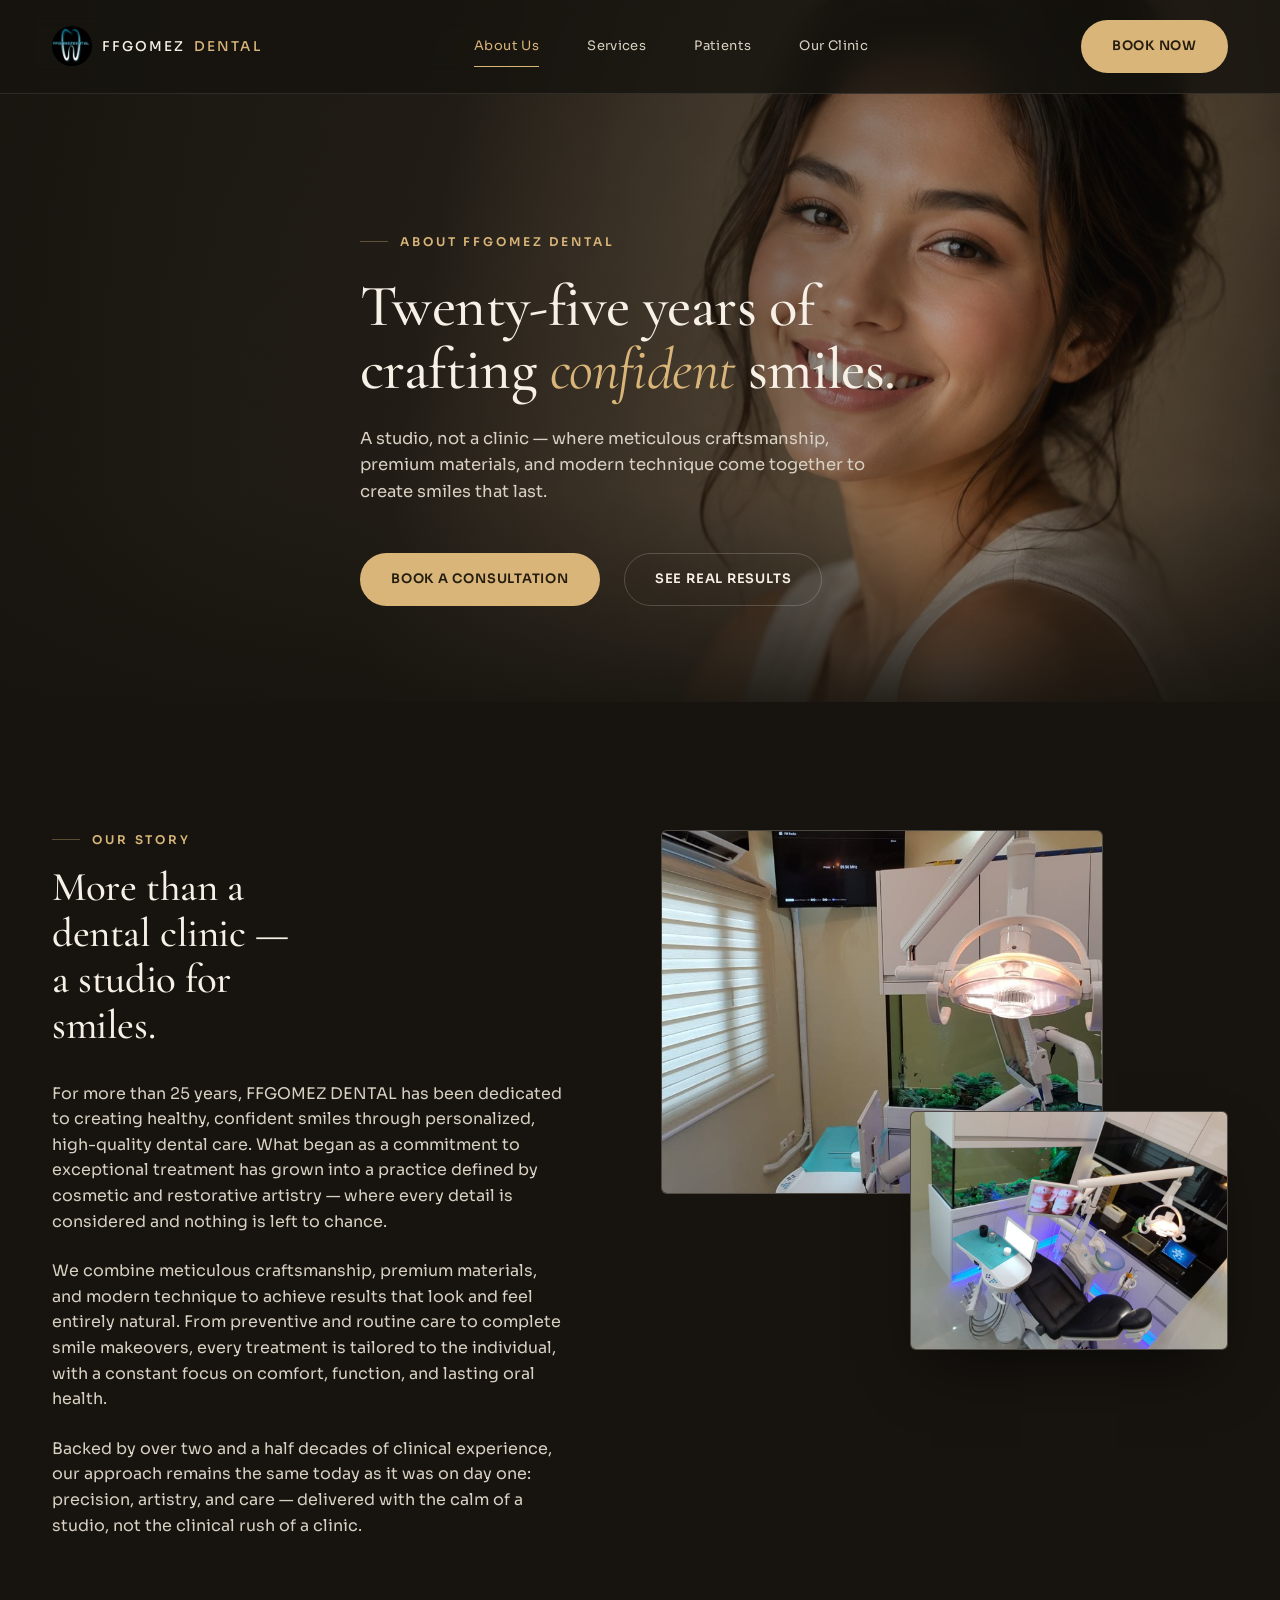
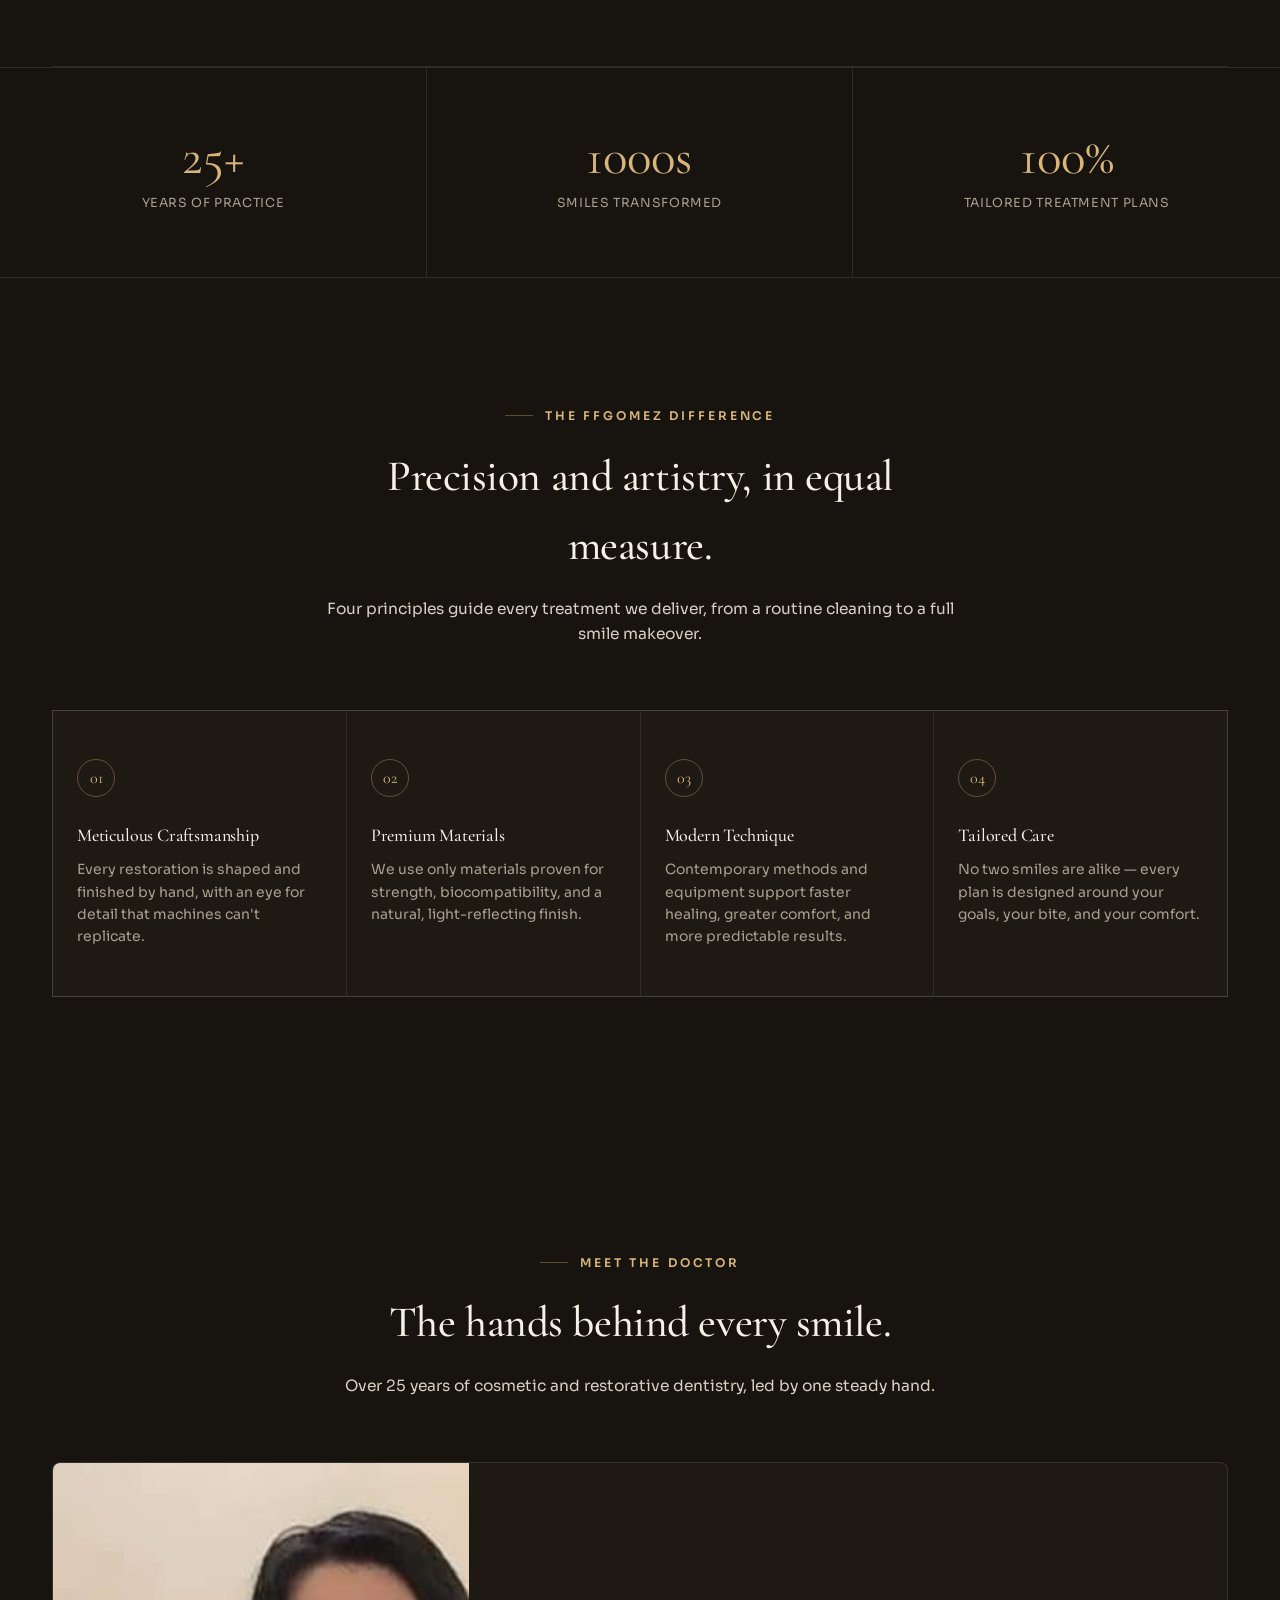
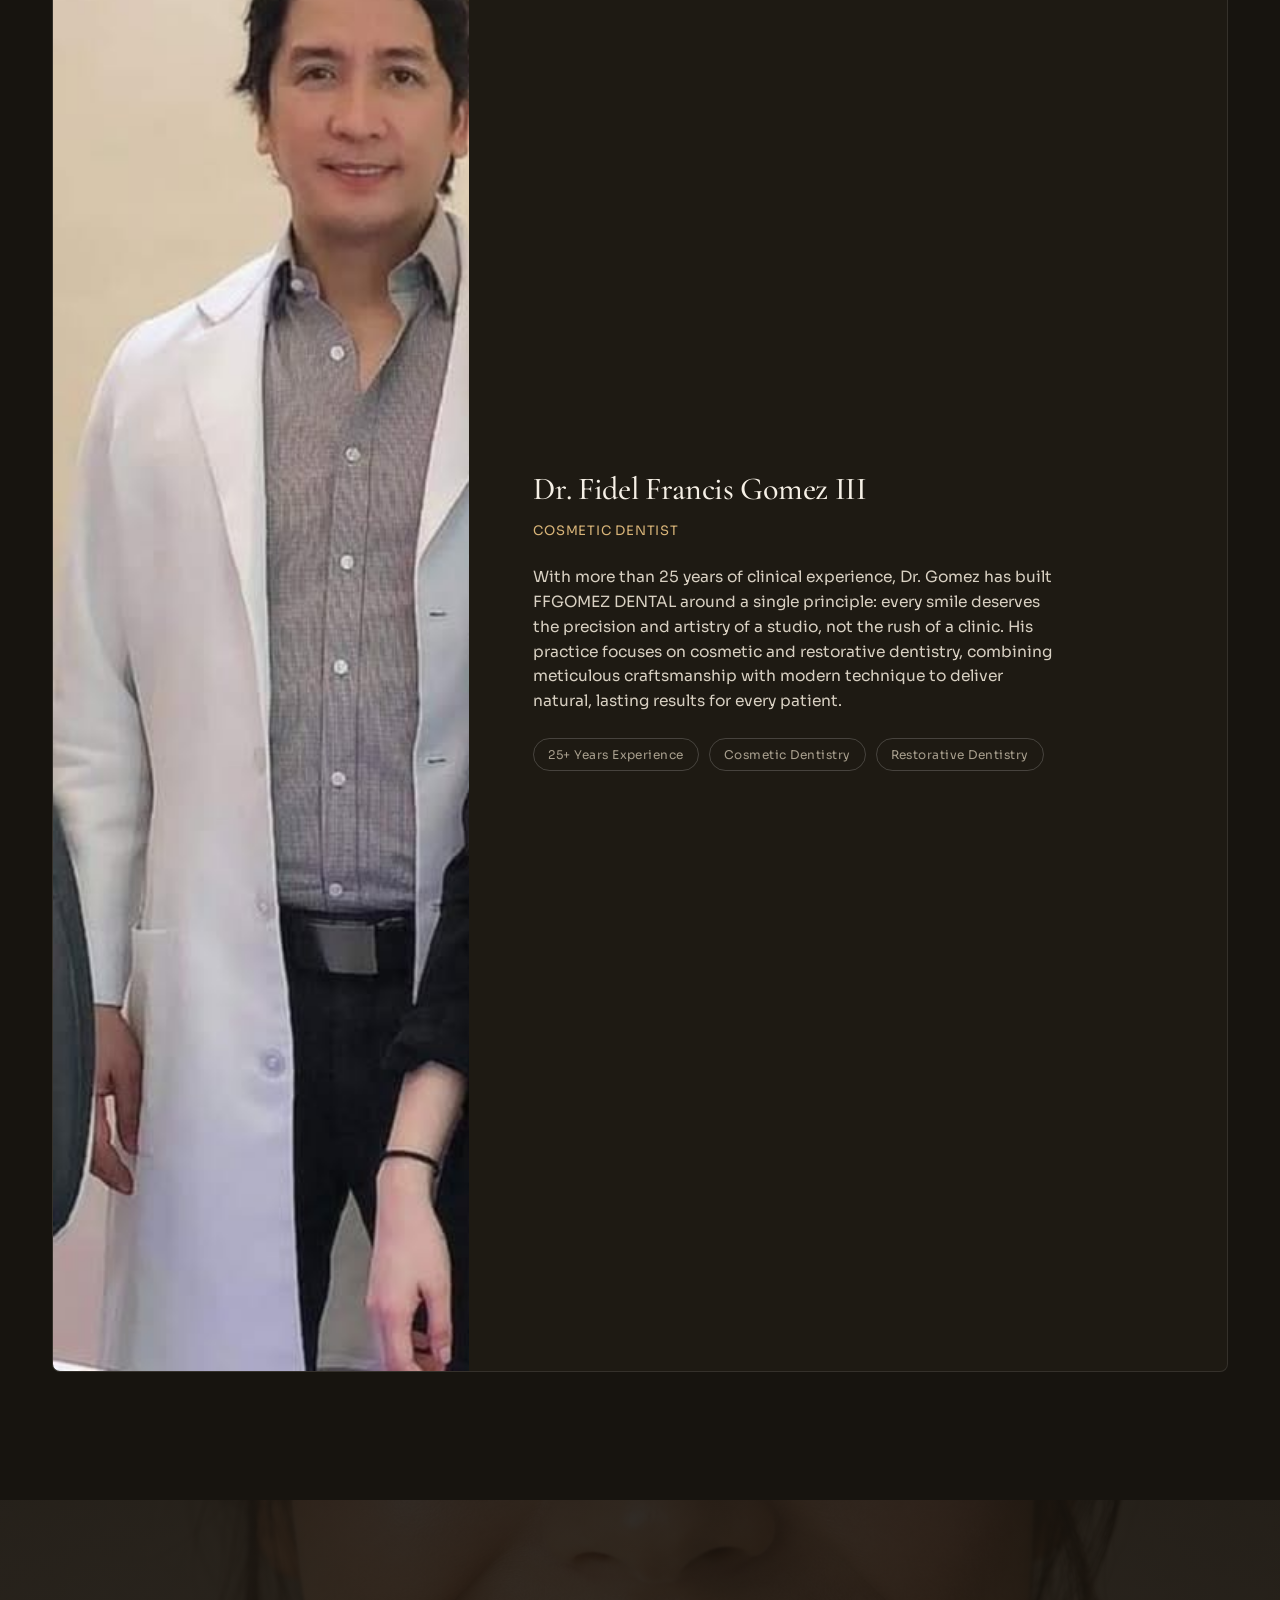
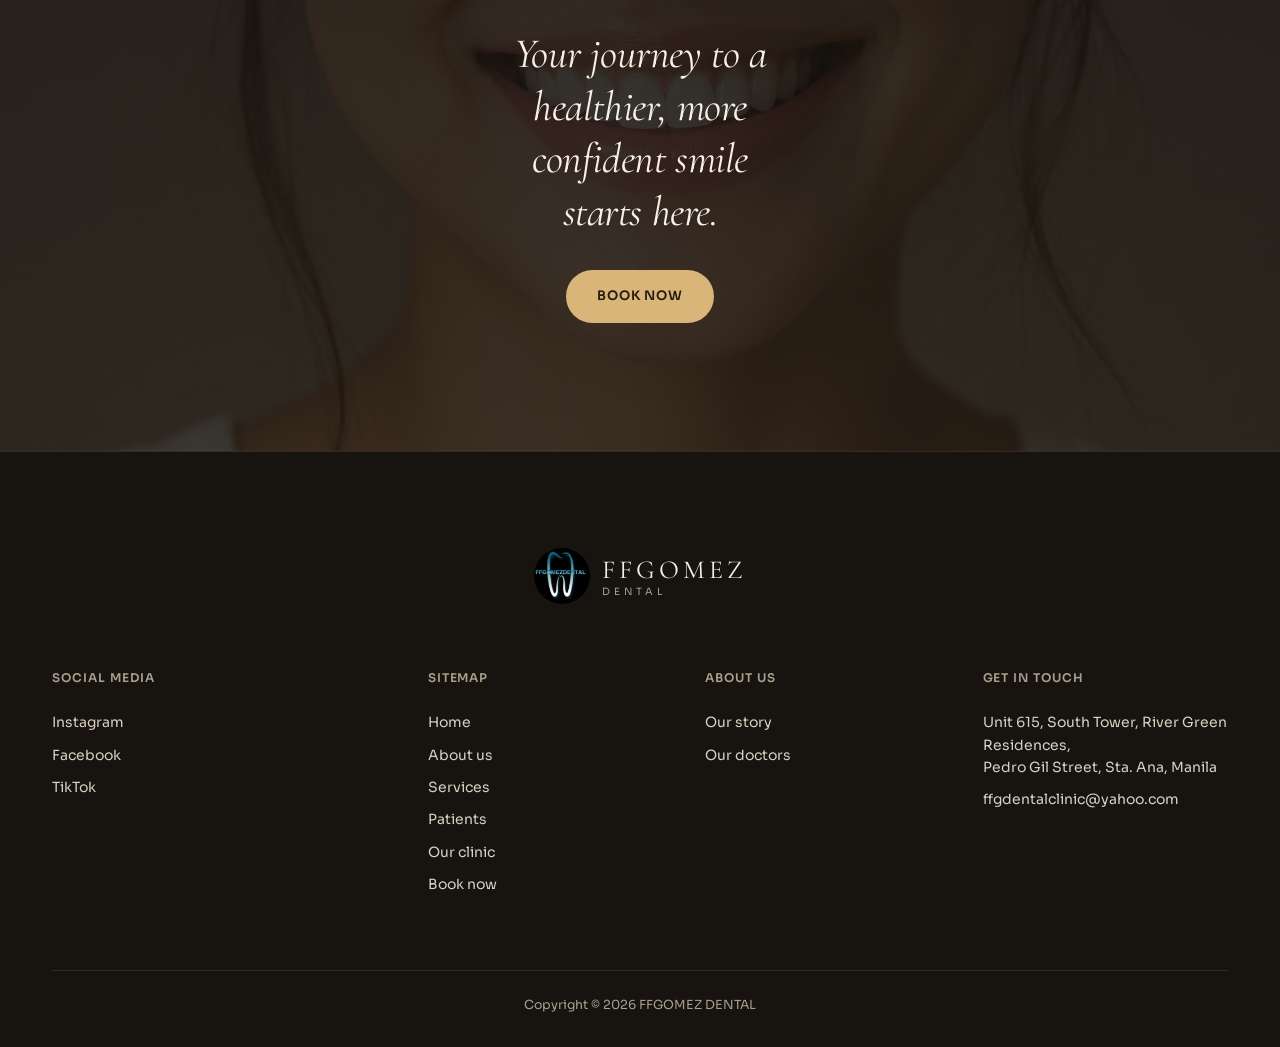
==== about-us.html @ 07274a22 "Add files via upload" ====
<!DOCTYPE html>
<html lang="en">
<head>
<meta charset="UTF-8">
<meta name="viewport" content="width=device-width, initial-scale=1.0">
<title>About Us — FFGOMEZ DENTAL</title>
<link rel="icon" type="image/png" href="[data-uri]">
<link rel="preconnect" href="https://fonts.googleapis.com">
<link rel="preconnect" href="https://fonts.gstatic.com" crossorigin>
<link href="https://fonts.googleapis.com/css2?family=Sora:wght@300;400;500;600;700&family=Cormorant+Garamond:ital,wght@1,400;1,500;1,600&display=swap" rel="stylesheet">
<style>
  :root{
    --bg:            #17140f;
    --bg-panel:      #1e1a13;
    --bg-panel-2:    #241f17;
    --line:          rgba(255,255,255,0.10);
    --line-strong:   rgba(255,255,255,0.18);
    --ink:           #f6f0e6;
    --ink-soft:      #d8d0c2;
    --ink-mute:      #a89f8e;
    --gold:          #d9b579;
    --gold-soft:     rgba(217,181,121,0.14);
    --gold-line:     rgba(217,181,121,0.35);

    --serif: "Cormorant Garamond", serif;
    --sans:  "Sora", ui-sans-serif, system-ui, -apple-system, "Segoe UI", sans-serif;

    --sp-1: 8px;  --sp-2: 16px; --sp-3: 24px; --sp-4: 32px;
    --sp-5: 48px; --sp-6: 64px; --sp-7: 96px; --sp-8: 128px;
  }

  *{ margin:0; padding:0; box-sizing:border-box; }
  html{ scroll-behavior:smooth; }
  body{
    background:var(--bg);
    color:var(--ink);
    font-family:var(--sans);
    font-weight:400;
    line-height:1.6;
    -webkit-font-smoothing:antialiased;
    overflow-x:hidden;
  }
  img{ display:block; max-width:100%; }
  a{ color:inherit; text-decoration:none; }
  .wrap{ max-width:1240px; margin:0 auto; padding:0 var(--sp-4); }
  @media (max-width:700px){ .wrap{ padding:0 var(--sp-3); } }

  .eyebrow{
    font-family:var(--sans);
    font-size:12px;
    letter-spacing:0.24em;
    text-transform:uppercase;
    color:var(--gold);
    font-weight:600;
    display:flex; align-items:center; gap:12px;
  }
  .eyebrow::before{
    content:"";
    width:28px; height:1px;
    background:var(--gold-line);
    display:inline-block;
  }

  h1,h2,h3{ font-family:var(--serif); font-weight:500; letter-spacing:-0.01em; color:var(--ink); }

  .btn{
    display:inline-flex; align-items:center; gap:8px;
    padding:15px 30px;
    border-radius:999px;
    font-size:13px; font-weight:600;
    letter-spacing:0.06em; text-transform:uppercase;
    transition:transform .35s cubic-bezier(.2,.8,.2,1), background .35s, color .35s, border-color .35s;
    border:1px solid transparent;
    cursor:pointer;
  }
  .btn-gold{ background:var(--gold); color:#241c0f; }
  .btn-gold:hover{ transform:translateY(-2px); background:#e0b06c; }
  .btn-ghost{ border-color:var(--line-strong); color:var(--ink); background:transparent; }
  .btn-ghost:hover{ border-color:var(--gold-line); color:var(--gold); transform:translateY(-2px); }

  /* ---------- NAV ---------- */
  header{
    position:fixed; top:0; left:0; right:0; z-index:100;
    background:rgba(23,20,15,0.82);
    backdrop-filter:blur(14px);
    -webkit-backdrop-filter:blur(14px);
    border-bottom:1px solid var(--line);
    transition:background .3s;
  }
  nav{
    display:flex; align-items:center; justify-content:space-between;
    padding:20px var(--sp-4);
    max-width:1240px; margin:0 auto;
  }
  .logo{
    font-size:13.5px; letter-spacing:0.15em;
    font-weight:500; color:var(--ink);
    display:flex; align-items:center; gap:0.6rem;
    line-height:1;
  }
  .logo span{ color:var(--gold); }
  .logo img{ height:40px; width:40px; border-radius:9999px; object-fit:cover; display:block; flex:none; }
  .foot-logo{ display:flex; align-items:center; justify-content:center; gap:0.75rem; line-height:1; width:fit-content; margin:0 auto var(--sp-6); }
  .foot-logo img{ height:56px; width:56px; border-radius:9999px; object-fit:cover; display:block; flex:none; }
  .foot-logo-text{ line-height:1.2; }
  .foot-logo-main{ font-family:var(--serif); font-size:26px; font-weight:400; letter-spacing:0.15em; color:var(--ink); }
  .foot-logo-sub{ font-size:10px; letter-spacing:0.4em; color:var(--ink-mute); }
  .nav-links{ display:flex; align-items:center; gap:var(--sp-5); }
  .nav-links a{
    font-size:13px; letter-spacing:0.03em; color:var(--ink-soft);
    transition:color .25s; position:relative; padding:4px 0;
  }
  .nav-links a:hover{ color:var(--ink); }
  .nav-links a.current{ color:var(--gold); }
  .nav-links a.current::after{
    content:""; position:absolute; left:0; right:0; bottom:-6px; height:1px; background:var(--gold);
  }
  .nav-cta{ display:flex; align-items:center; gap:var(--sp-4); }
  .burger{ display:none; flex-direction:column; gap:5px; cursor:pointer; background:none; border:none; }
  .burger span{ width:22px; height:1px; background:var(--ink); }
  @media (max-width:900px){
    .nav-links{
      position:fixed; top:73px; left:0; right:0; bottom:0;
      background:var(--bg); flex-direction:column; justify-content:flex-start;
      padding:var(--sp-6) var(--sp-4); gap:var(--sp-4);
      transform:translateX(100%); transition:transform .4s cubic-bezier(.2,.8,.2,1);
    }
    .nav-links.open{ transform:translateX(0); }
    .nav-links a{ font-size:20px; font-family:var(--serif); }
    .burger{ display:flex; }
    .nav-cta .btn-gold{ padding:11px 20px; font-size:12px; }
  }

  /* ---------- HERO ---------- */
  .hero{
    position:relative; min-height:78vh; display:flex; align-items:flex-end;
    padding:calc(var(--sp-7) + 90px) 0 var(--sp-7);
    overflow:hidden;
  }
  .hero-bg{
    position:absolute; inset:0; z-index:0;
    background-image:
      linear-gradient(100deg, rgba(23,20,15,0.98) 0%, rgba(23,20,15,0.92) 34%, rgba(23,20,15,0.55) 58%, rgba(23,20,15,0.2) 75%, rgba(23,20,15,0.55) 100%),
      linear-gradient(0deg, rgba(23,20,15,0.9) 0%, rgba(23,20,15,0.05) 30%, rgba(23,20,15,0) 55%),
      url('[data-uri]');
    background-size:cover, cover, cover;
    background-position:center, center, 88% 20%;
  }
  .hero-inner{ position:relative; z-index:1; }
  .hero .eyebrow{ margin-bottom:var(--sp-3); }
  .hero h1{
    font-size:clamp(34px, 4.6vw, 60px);
    line-height:1.08;
    max-width:560px;
  }
  .hero h1 em{ font-style:italic; color:var(--gold); font-weight:400; }
  .hero p{
    margin-top:var(--sp-3);
    max-width:520px;
    color:var(--ink-soft);
    font-size:16.5px;
  }
  .hero-actions{ display:flex; gap:var(--sp-3); margin-top:var(--sp-5); flex-wrap:wrap; }

  /* ---------- SECTION SPACING ---------- */
  section{ padding:var(--sp-8) 0; position:relative; }
  .divider{ height:1px; background:var(--line); }

  /* ---------- STORY ---------- */
  .story-grid{
    display:grid; grid-template-columns:0.95fr 1.05fr; gap:var(--sp-7); align-items:start;
  }
  .story-grid h2{ font-size:clamp(28px, 3.2vw, 42px); line-height:1.12; margin:var(--sp-2) 0 var(--sp-4); max-width:12ch; }
  .story-text p{ color:var(--ink-soft); font-size:16px; margin-bottom:var(--sp-3); max-width:52ch; }
  .story-text p:last-child{ margin-bottom:0; }

  .story-photos{ position:relative; height:520px; }
  .photo-a, .photo-b{
    position:absolute; border-radius:6px; overflow:hidden;
    border:1px solid var(--line-strong);
    background:linear-gradient(150deg, #2c2419, #221c16 60%);
  }
  .photo-a{ width:78%; height:70%; top:0; left:0; }
  .photo-b{ width:56%; height:46%; bottom:0; right:0; box-shadow:0 30px 60px -20px rgba(0,0,0,0.6); }
  .photo-placeholder{
    width:100%; height:100%; display:flex; align-items:center; justify-content:center;
    flex-direction:column; gap:8px; color:var(--ink-mute);
  }
  .photo-placeholder svg{ width:34px; height:34px; opacity:.5; }
  .photo-placeholder span{ font-size:11px; letter-spacing:0.08em; text-transform:uppercase; }

  @media (max-width:900px){
    .story-grid{ grid-template-columns:1fr; gap:var(--sp-5); }
    .story-photos{ height:400px; order:-1; }
  }

  /* ---------- STATS ---------- */
  .stats{
    display:grid; grid-template-columns:repeat(3,1fr);
    border-top:1px solid var(--line); border-bottom:1px solid var(--line);
  }
  .stat{
    padding:var(--sp-6) var(--sp-4);
    border-right:1px solid var(--line);
    text-align:center;
  }
  .stat:last-child{ border-right:none; }
  .stat .num{
    font-family:var(--serif); font-size:clamp(34px,4vw,52px); color:var(--gold); line-height:1;
  }
  .stat .label{
    margin-top:10px; font-size:12.5px; letter-spacing:0.05em; color:var(--ink-mute); text-transform:uppercase;
  }
  @media (max-width:700px){
    .stats{ grid-template-columns:1fr; }
    .stat{ border-right:none; border-bottom:1px solid var(--line); }
    .stat:last-child{ border-bottom:none; }
  }

  /* ---------- DIFFERENCE / VALUES ---------- */
  .section-head{ text-align:center; max-width:640px; margin:0 auto var(--sp-6); }
  .section-head h2{ font-size:clamp(28px,3.4vw,44px); margin-top:var(--sp-2); }
  .section-head p{ color:var(--ink-soft); margin-top:var(--sp-2); font-size:15.5px; }

  .values-grid{
    display:grid; grid-template-columns:repeat(4,1fr); gap:1px;
    background:var(--line); border:1px solid var(--line);
  }
  .value-card{
    background:var(--bg-panel); padding:var(--sp-5) var(--sp-3);
  }
  .value-card .mark{
    width:38px; height:38px; border-radius:50%;
    border:1px solid var(--gold-line); color:var(--gold);
    display:flex; align-items:center; justify-content:center;
    font-family:var(--serif); font-size:16px; margin-bottom:var(--sp-3);
  }
  .value-card h3{ font-size:18px; font-weight:500; margin-bottom:8px; }
  .value-card p{ color:var(--ink-mute); font-size:14px; }
  @media (max-width:900px){ .values-grid{ grid-template-columns:1fr 1fr; } }
  @media (max-width:560px){ .values-grid{ grid-template-columns:1fr; } }

  /* ---------- TEAM ---------- */
  .team-single{
    display:grid; grid-template-columns:0.6fr 1fr; gap:var(--sp-6); align-items:stretch;
    background:var(--bg-panel); border:1px solid var(--line); border-radius:8px; overflow:hidden;
  }
  .team-photo{
    min-height:480px;
    background:linear-gradient(150deg, #2c2419, #221c16 65%);
    display:flex; align-items:center; justify-content:center; color:var(--ink-mute);
  }
  .team-photo img{ width:100%; height:100%; object-fit:cover; object-position:top center; }
  .team-body{ padding:var(--sp-5) var(--sp-6) var(--sp-5) 0; display:flex; flex-direction:column; justify-content:center; }
  .team-body h3{ font-size:clamp(24px,2.6vw,32px); margin-bottom:6px; }
  .team-role{ color:var(--gold); font-size:13px; letter-spacing:0.06em; text-transform:uppercase; margin-bottom:var(--sp-3); }
  .team-body p{ color:var(--ink-soft); font-size:15.5px; max-width:44ch; }
  .team-tags{ display:flex; gap:10px; flex-wrap:wrap; margin-top:var(--sp-3); }
  .team-tag{
    font-size:12px; letter-spacing:0.04em; color:var(--ink-mute);
    border:1px solid var(--line-strong); border-radius:999px; padding:6px 14px;
  }
  @media (max-width:800px){
    .team-single{ grid-template-columns:1fr; }
    .team-photo{ min-height:340px; }
    .team-body{ padding:var(--sp-4); }
  }

  /* ---------- CTA BANNER ---------- */
  .cta-banner{
    position:relative; padding:var(--sp-8) 0; text-align:center; overflow:hidden;
  }
  .cta-bg{
    position:absolute; inset:0; z-index:0;
    background-image:
      linear-gradient(180deg, rgba(23,20,15,0.88), rgba(23,20,15,0.82)),
      url('[data-uri]');
    background-size:cover;
    background-position:center 30%;
  }
  .cta-banner .inner{ position:relative; z-index:1; }
  .cta-banner h2{
    font-style:italic; font-weight:400;
    font-size:clamp(26px, 3.6vw, 42px);
    max-width:16ch; margin:0 auto var(--sp-4);
    line-height:1.25;
  }

  /* ---------- FOOTER ---------- */
  footer{ padding:var(--sp-7) 0 var(--sp-4); border-top:1px solid var(--line); }
  .foot-grid{ display:grid; grid-template-columns:1.4fr repeat(3,1fr); gap:var(--sp-4); padding-bottom:var(--sp-6); }
  .foot-col h4{ font-size:12px; letter-spacing:0.08em; text-transform:uppercase; color:var(--ink-mute); margin-bottom:var(--sp-3); font-weight:600; }
  .foot-col a, .foot-col p{ display:block; font-size:14px; color:var(--ink-soft); margin-bottom:10px; }
  .foot-col a:hover{ color:var(--gold); }
  .foot-bottom{
    border-top:1px solid var(--line); padding-top:var(--sp-3);
    display:flex; justify-content:center; text-align:center; color:var(--ink-mute); font-size:12.5px;
  }
  @media (max-width:800px){ .foot-grid{ grid-template-columns:1fr 1fr; } }
  @media (max-width:500px){ .foot-grid{ grid-template-columns:1fr; } }

  /* ---------- REVEAL ---------- */
  .reveal{ opacity:0; transform:translateY(22px); transition:opacity .8s ease, transform .8s cubic-bezier(.2,.8,.2,1); }
  .reveal.in{ opacity:1; transform:translateY(0); }

  @media (prefers-reduced-motion:reduce){
    .reveal{ opacity:1; transform:none; transition:none; }
    html{ scroll-behavior:auto; }
  }
</style>
<style>

/* ===== KLIVR AI MOBILE RESPONSIVE PASS — 2026-07-19 ===== */
html, body { width:100%; max-width:100%; overflow-x:hidden; }
img, video, iframe, svg { max-width:100%; }
button, a { -webkit-tap-highlight-color: transparent; }
@media (max-width: 767px) {
  body { font-size:15px; }
  .wrap { width:100% !important; max-width:100% !important; padding-left:20px !important; padding-right:20px !important; }
  section { scroll-margin-top:72px; }
  h1 { overflow-wrap:anywhere; }
  .btn, .pill-gold { min-height:46px; justify-content:center; text-align:center; }
  iframe { display:block; width:100% !important; }
}

@media (max-width: 900px) {
  header nav { min-height:72px !important; padding:14px 18px !important; gap:10px; }
  .logo { min-width:0; font-size:11px !important; letter-spacing:.08em !important; white-space:nowrap; }
  .logo img { width:38px !important; height:38px !important; flex-basis:38px !important; }
  .nav-cta { gap:10px !important; }
  .nav-cta .btn-gold { display:none !important; }
  .burger { display:flex !important; width:44px; height:44px; align-items:center; justify-content:center; padding:10px; }
  .nav-links { top:72px !important; height:calc(100svh - 72px); overflow:auto; z-index:110; padding:34px 22px !important; }
  .nav-links a { width:100%; padding:10px 0; }
}
@media (max-width: 767px) {
  .hero { min-height:82svh !important; padding:118px 0 58px !important; align-items:center !important; }
  .hero-bg { background-position:65% center !important; background-size:cover !important; }
  .hero-bg::after { content:""; position:absolute; inset:0; background:linear-gradient(90deg,rgba(23,20,15,.98) 0%,rgba(23,20,15,.85) 60%,rgba(23,20,15,.45) 100%); pointer-events:none; }
  .hero-inner { position:relative; z-index:2; width:100%; }
  .hero h1 { font-size:clamp(2.45rem,12vw,3.5rem) !important; line-height:1.02 !important; max-width:11ch !important; }
  .hero p { font-size:.95rem !important; line-height:1.65 !important; max-width:34rem !important; }
  .hero-actions { display:flex !important; flex-direction:column !important; align-items:stretch !important; gap:12px !important; width:100%; max-width:360px; }
  .hero-actions .btn { width:100%; }
  .eyebrow { font-size:10px !important; letter-spacing:.18em !important; }
  .story-grid, .services-grid, .values-grid, .info-grid { grid-template-columns:1fr !important; gap:24px !important; }
  .section, section:not(.hero):not(.cta-banner) { padding-top:64px; padding-bottom:64px; }
  .cta-banner { min-height:460px !important; padding:64px 20px !important; }
  .cta-banner h2 { font-size:2.2rem !important; line-height:1.1; }
  .map-frame { min-height:340px !important; aspect-ratio:1/1 !important; }
  footer { padding:62px 0 26px !important; }
  .foot-logo { margin-bottom:34px !important; max-width:100%; }
  .foot-logo img { width:48px !important; height:48px !important; }
  .foot-logo-main { font-size:1.35rem !important; letter-spacing:.09em !important; }
  .foot-logo-sub { font-size:.5rem !important; letter-spacing:.26em !important; }
  .foot-grid { grid-template-columns:1fr !important; gap:28px !important; padding-bottom:38px !important; }
  .foot-grid > * { min-width:0; }
  footer p, footer a { overflow-wrap:anywhere; }
}

</style>
</head>
<body>

<header id="siteHeader">
  <nav>
    <a href="index.html" class="logo"><img src="[data-uri]" alt="FFGOMEZ Dental">FFGOMEZ <span>DENTAL</span></a>
    <div class="nav-links" id="navLinks">
      <a href="about.html" class="current">About Us</a>
      <a href="services.html">Services</a>
      <a href="patients.html">Patients</a>
      <a href="our-clinic.html">Our Clinic</a>
    </div>
    <div class="nav-cta">
      <a href="#contact" class="btn btn-gold">Book Now</a>
      <button class="burger" id="burger" aria-label="Menu"><span></span><span></span><span></span></button>
    </div>
  </nav>
</header>

<!-- HERO -->
<section class="hero">
  <div class="hero-bg"></div>
  <div class="wrap hero-inner">
    <div class="eyebrow">ABOUT FFGOMEZ DENTAL</div>
    <h1>Twenty-five years of crafting <em>confident</em> smiles.</h1>
    <p>A studio, not a clinic — where meticulous craftsmanship, premium materials, and modern technique come together to create smiles that last.</p>
    <div class="hero-actions">
      <a href="#contact" class="btn btn-gold">Book a Consultation</a>
      <a href="patients.html" class="btn btn-ghost">See Real Results</a>
    </div>
  </div>
</section>

<!-- STORY -->
<section id="story">
  <div class="wrap story-grid">
    <div class="story-text reveal">
      <div class="eyebrow">OUR STORY</div>
      <h2>More than a dental clinic — a studio for smiles.</h2>
      <p>For more than 25 years, FFGOMEZ DENTAL has been dedicated to creating healthy, confident smiles through personalized, high-quality dental care. What began as a commitment to exceptional treatment has grown into a practice defined by cosmetic and restorative artistry — where every detail is considered and nothing is left to chance.</p>
      <p>We combine meticulous craftsmanship, premium materials, and modern technique to achieve results that look and feel entirely natural. From preventive and routine care to complete smile makeovers, every treatment is tailored to the individual, with a constant focus on comfort, function, and lasting oral health.</p>
      <p>Backed by over two and a half decades of clinical experience, our approach remains the same today as it was on day one: precision, artistry, and care — delivered with the calm of a studio, not the clinical rush of a clinic.</p>
    </div>
    <div class="story-photos reveal">
      <div class="photo-a">
        <img src="[data-uri]" alt="FFGOMEZ Dental treatment room" style="width:100%;height:100%;object-fit:cover;">
      </div>
      <div class="photo-b">
        <img src="[data-uri]" alt="FFGOMEZ Dental clinic interior" style="width:100%;height:100%;object-fit:cover;">
      </div>
    </div>
  </div>
</section>

<div class="wrap"><div class="divider"></div></div>

<!-- STATS -->
<section style="padding-top:0; padding-bottom:0;">
  <div class="stats reveal">
    <div class="stat">
      <div class="num">25+</div>
      <div class="label">Years of Practice</div>
    </div>
    <div class="stat">
      <div class="num">1000s</div>
      <div class="label">Smiles Transformed</div>
    </div>
    <div class="stat">
      <div class="num">100%</div>
      <div class="label">Tailored Treatment Plans</div>
    </div>
  </div>
</section>

<!-- THE DIFFERENCE -->
<section id="difference">
  <div class="wrap">
    <div class="section-head reveal">
      <div class="eyebrow" style="justify-content:center;">THE FFGOMEZ DIFFERENCE</div>
      <h2>Precision and artistry, in equal measure.</h2>
      <p>Four principles guide every treatment we deliver, from a routine cleaning to a full smile makeover.</p>
    </div>
    <div class="values-grid reveal">
      <div class="value-card">
        <div class="mark">01</div>
        <h3>Meticulous Craftsmanship</h3>
        <p>Every restoration is shaped and finished by hand, with an eye for detail that machines can't replicate.</p>
      </div>
      <div class="value-card">
        <div class="mark">02</div>
        <h3>Premium Materials</h3>
        <p>We use only materials proven for strength, biocompatibility, and a natural, light-reflecting finish.</p>
      </div>
      <div class="value-card">
        <div class="mark">03</div>
        <h3>Modern Technique</h3>
        <p>Contemporary methods and equipment support faster healing, greater comfort, and more predictable results.</p>
      </div>
      <div class="value-card">
        <div class="mark">04</div>
        <h3>Tailored Care</h3>
        <p>No two smiles are alike — every plan is designed around your goals, your bite, and your comfort.</p>
      </div>
    </div>
  </div>
</section>

<!-- TEAM -->
<section id="team">
  <div class="wrap">
    <div class="section-head reveal">
      <div class="eyebrow" style="justify-content:center;">MEET THE DOCTOR</div>
      <h2>The hands behind every smile.</h2>
      <p>Over 25 years of cosmetic and restorative dentistry, led by one steady hand.</p>
    </div>
    <div class="team-single reveal">
      <div class="team-photo">
        <img src="[data-uri]" alt="Dr. Fidel Francis Gomez III, Cosmetic Dentist at FFGOMEZ Dental">
      </div>
      <div class="team-body">
        <h3>Dr. Fidel Francis Gomez III</h3>
        <div class="team-role">Cosmetic Dentist</div>
        <p>With more than 25 years of clinical experience, Dr. Gomez has built FFGOMEZ DENTAL around a single principle: every smile deserves the precision and artistry of a studio, not the rush of a clinic. His practice focuses on cosmetic and restorative dentistry, combining meticulous craftsmanship with modern technique to deliver natural, lasting results for every patient.</p>
        <div class="team-tags">
          <span class="team-tag">25+ Years Experience</span>
          <span class="team-tag">Cosmetic Dentistry</span>
          <span class="team-tag">Restorative Dentistry</span>
        </div>
      </div>
    </div>
  </div>
</section>

<!-- CTA -->
<section class="cta-banner" id="contact">
  <div class="cta-bg"></div>
  <div class="wrap inner reveal">
    <h2>Your journey to a healthier, more confident smile starts here.</h2>
    <a href="#contact" class="btn btn-gold">Book Now</a>
  </div>
</section>

<!-- FOOTER -->
<footer>
  <div class="wrap">
    <div class="foot-logo"><img src="[data-uri]" alt="FFGOMEZ Dental"><div class="foot-logo-text"><div class="foot-logo-main">FFGOMEZ</div><div class="foot-logo-sub">DENTAL</div></div></div>
    <div class="foot-grid">
      <div class="foot-col">
        <h4>Social Media</h4>
        <a href="#">Instagram</a>
        <a href="#">Facebook</a>
        <a href="#">TikTok</a>
      </div>
      <div class="foot-col">
        <h4>Sitemap</h4>
        <a href="index.html">Home</a>
        <a href="about.html">About us</a>
        <a href="services.html">Services</a>
        <a href="patients.html">Patients</a>
        <a href="our-clinic.html">Our clinic</a>
        <a href="#contact">Book now</a>
      </div>
      <div class="foot-col">
        <h4>About us</h4>
        <a href="#story">Our story</a>
        <a href="#team">Our doctors</a>
      </div>
      <div class="foot-col">
        <h4>Get in Touch</h4>
        <p>Unit 615, South Tower, River Green Residences,<br>Pedro Gil Street, Sta. Ana, Manila</p>
        <a href="mailto:ffgdentalclinic@yahoo.com">ffgdentalclinic@yahoo.com</a>
      </div>
    </div>
    <div class="foot-bottom">
      <span>Copyright © 2026 FFGOMEZ DENTAL</span>
    </div>
  </div>
</footer>

<script>
  const burger = document.getElementById('burger');
  const navLinks = document.getElementById('navLinks');
  burger.addEventListener('click', () => navLinks.classList.toggle('open'));
  navLinks.querySelectorAll('a').forEach(a => a.addEventListener('click', () => navLinks.classList.remove('open')));

  const revealEls = document.querySelectorAll('.reveal');
  const io = new IntersectionObserver((entries) => {
    entries.forEach(e => { if(e.isIntersecting){ e.target.classList.add('in'); io.unobserve(e.target); } });
  }, { threshold: 0.15 });
  revealEls.forEach(el => io.observe(el));
</script>


<script src="https://cdn.botpress.cloud/webchat/v3.6/inject.js"></script>
<script src="https://files.bpcontent.cloud/2026/07/13/02/20260713021155-CHHZHDG8.js" defer></script>
</body>
</html>
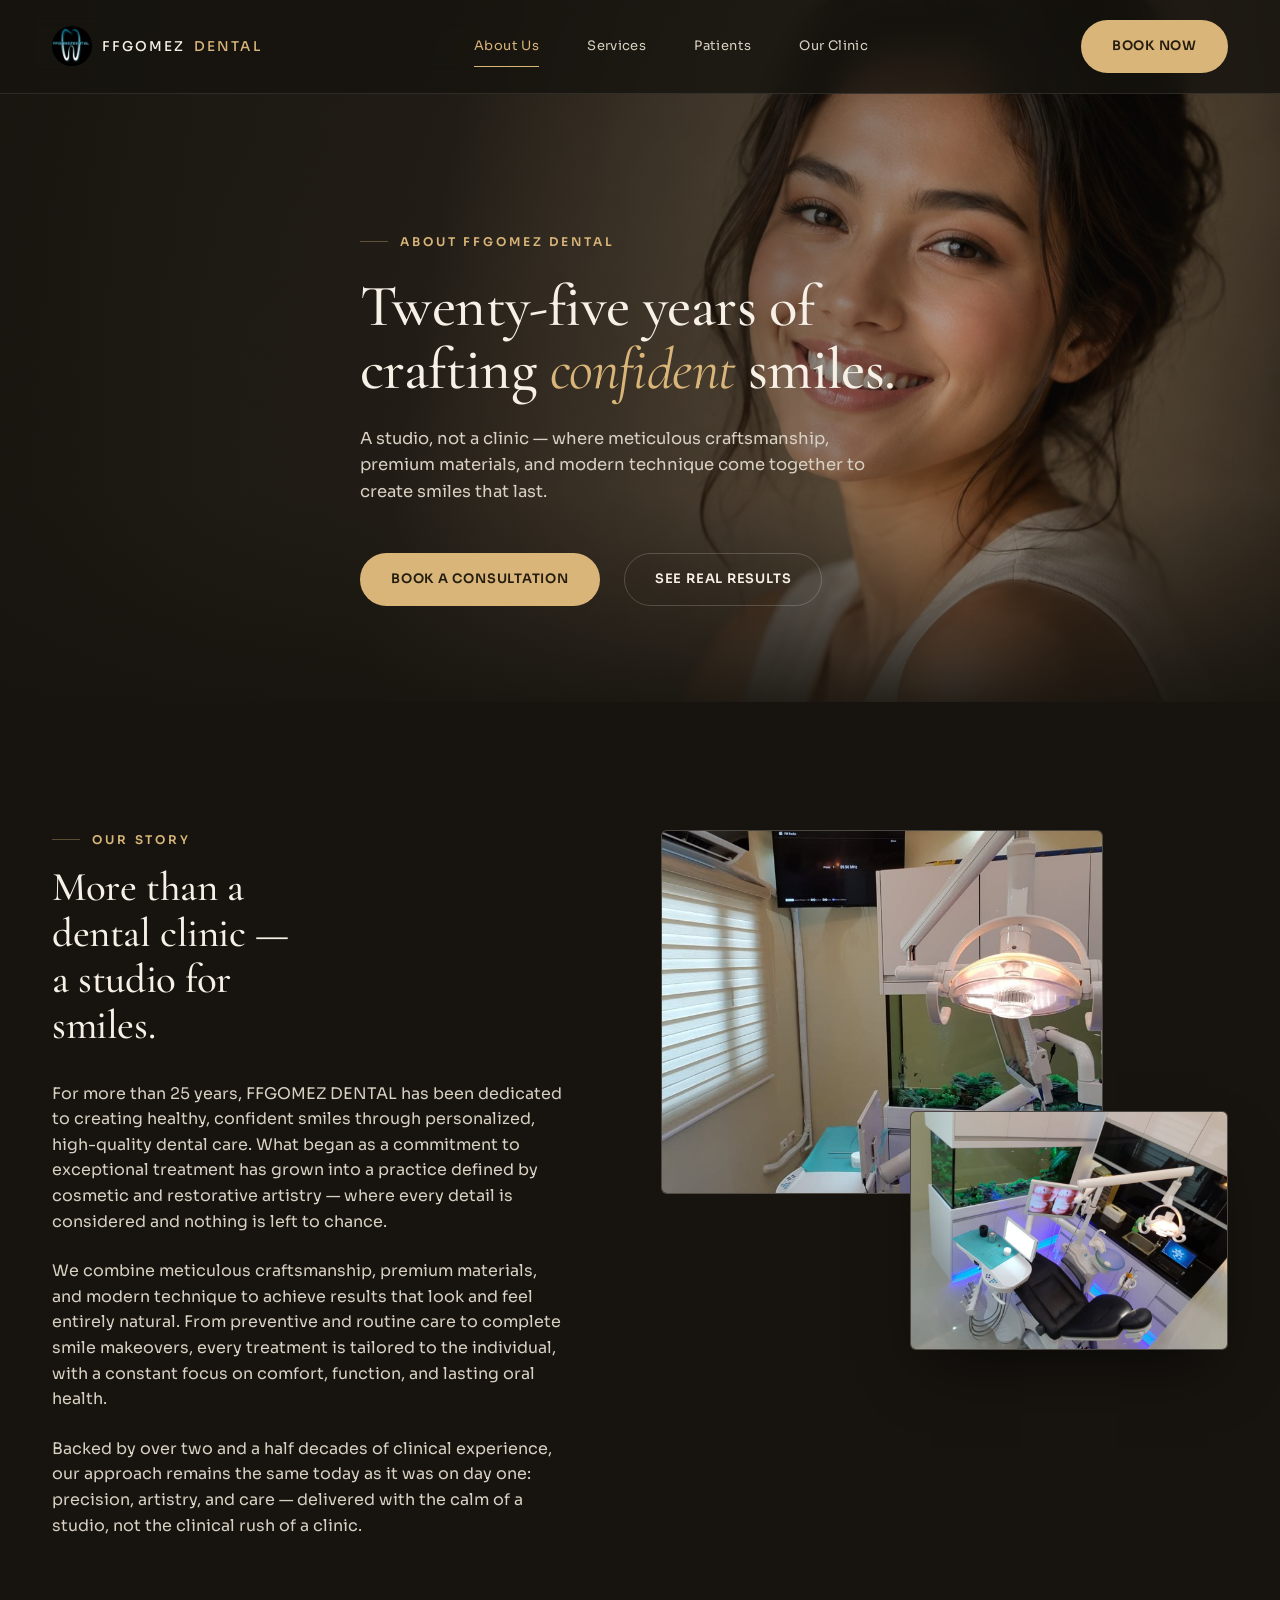
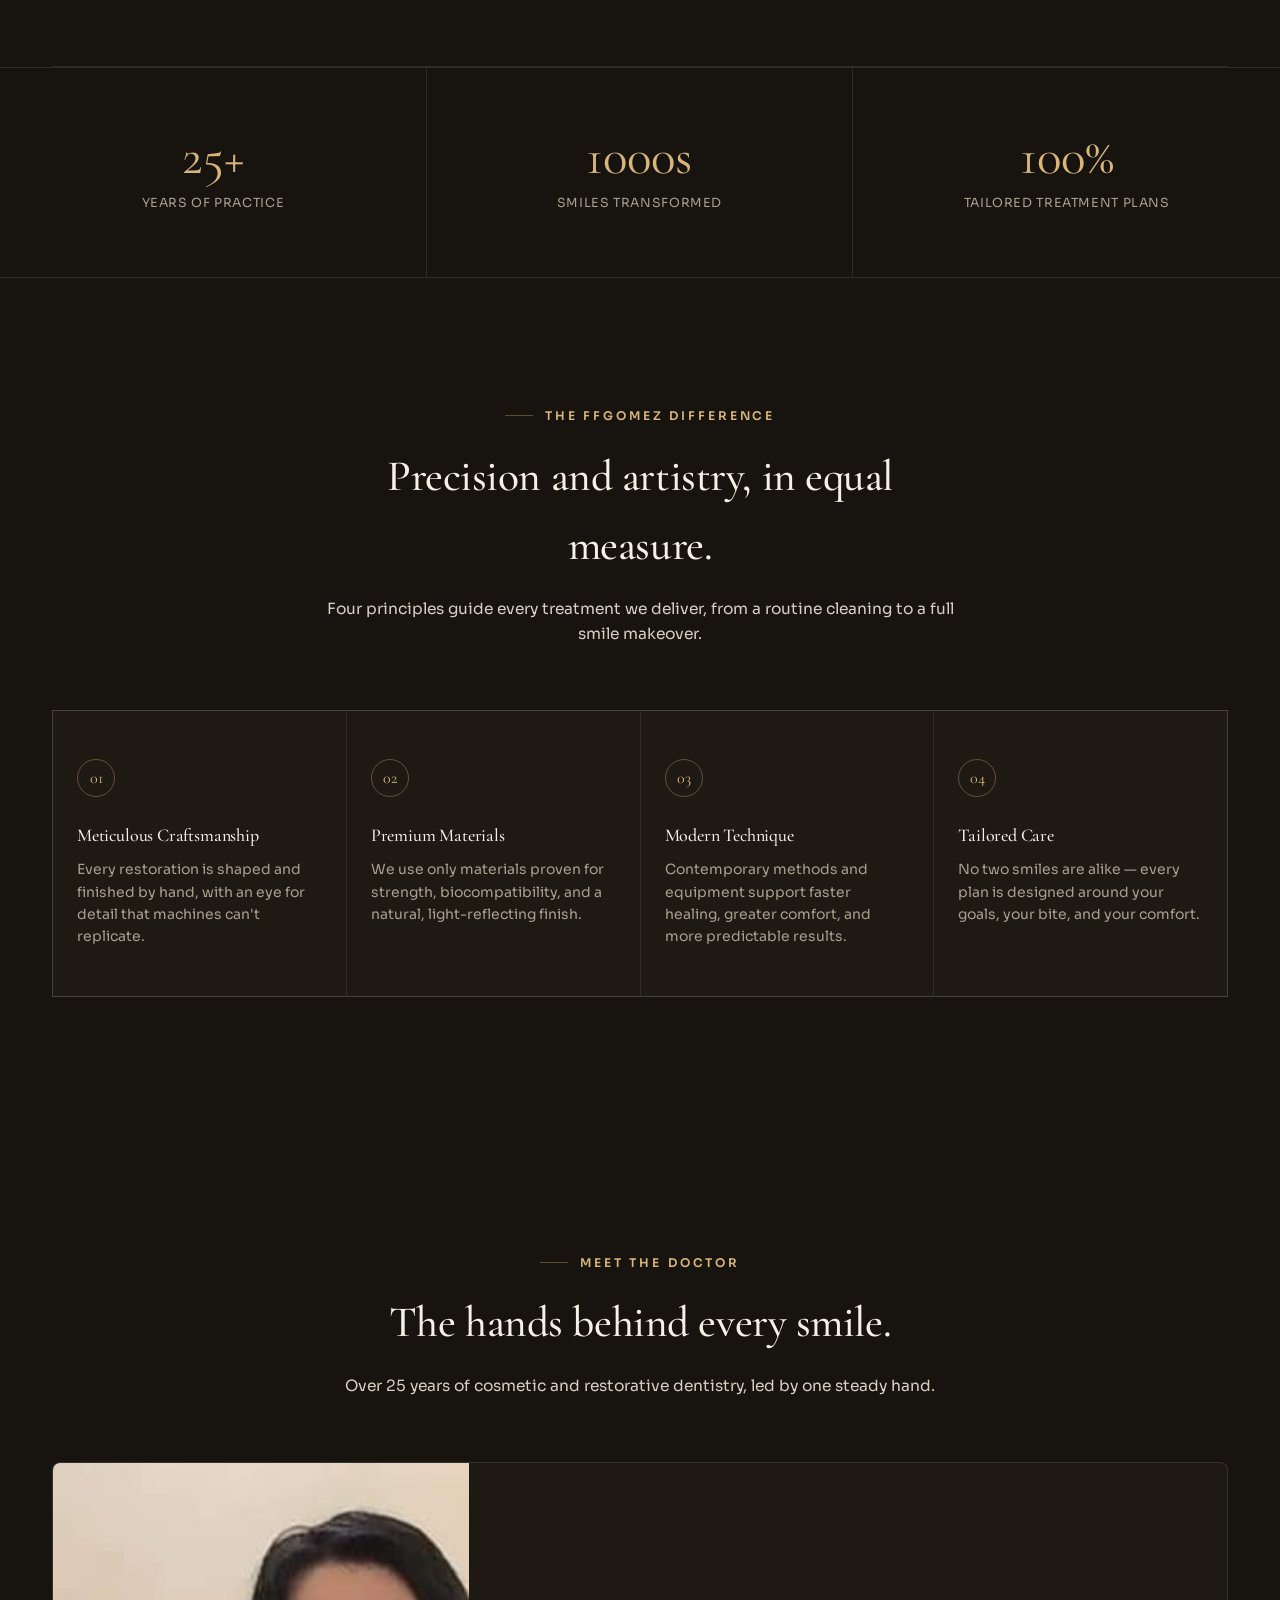
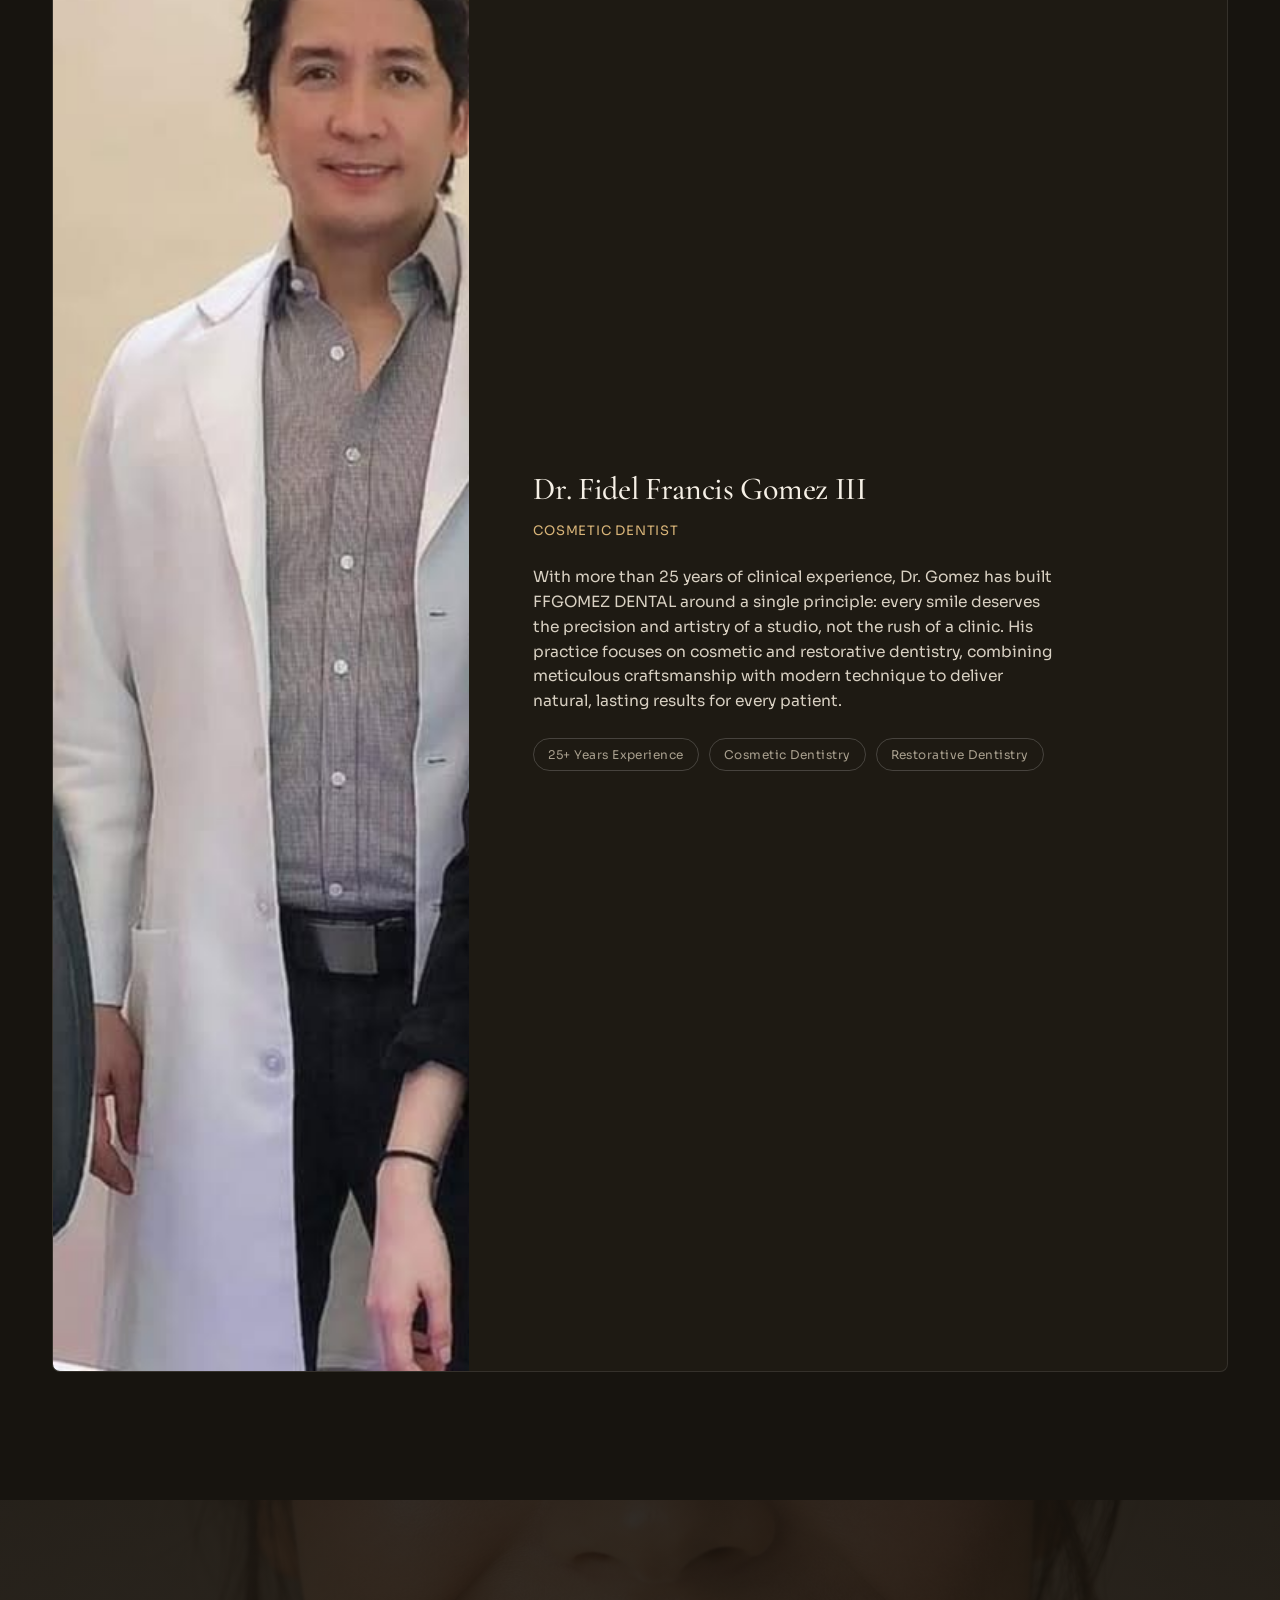
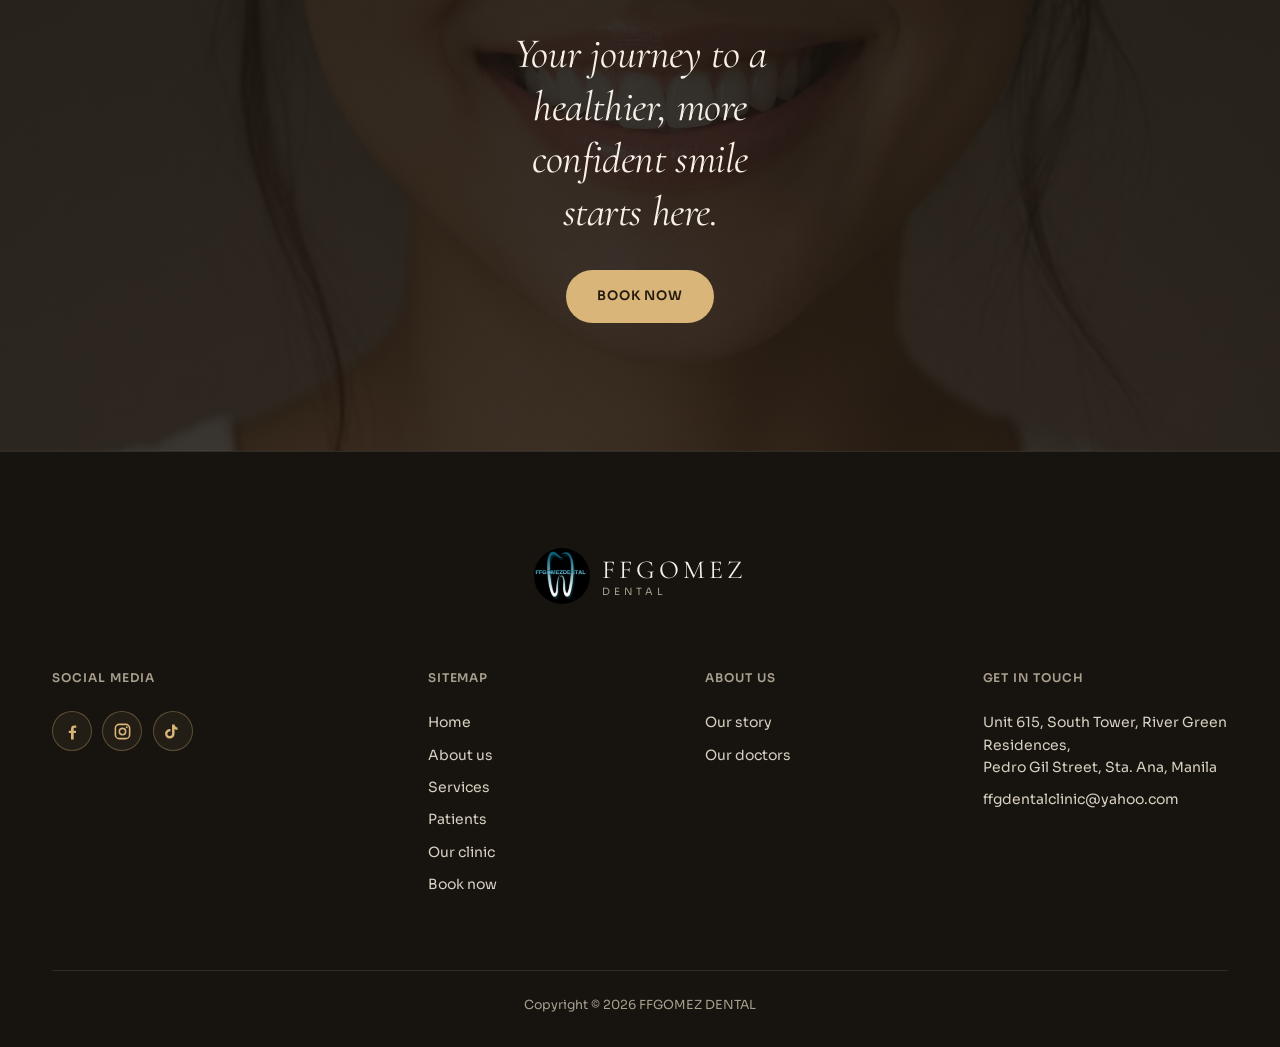
==== commit ce8242b4: "Add files via upload" ====
--- a/about-us.html
+++ b/about-us.html
@@ -1,13 +1,14 @@
 <!DOCTYPE html>
+
 <html lang="en">
 <head>
-<meta charset="UTF-8">
-<meta name="viewport" content="width=device-width, initial-scale=1.0">
+<meta charset="utf-8"/>
+<meta content="width=device-width, initial-scale=1.0" name="viewport"/>
 <title>About Us — FFGOMEZ DENTAL</title>
-<link rel="icon" type="image/png" href="[data-uri]">
-<link rel="preconnect" href="https://fonts.googleapis.com">
-<link rel="preconnect" href="https://fonts.gstatic.com" crossorigin>
-<link href="https://fonts.googleapis.com/css2?family=Sora:wght@300;400;500;600;700&family=Cormorant+Garamond:ital,wght@1,400;1,500;1,600&display=swap" rel="stylesheet">
+<link href="assets/ffgomez-logo.jpg" rel="icon" type="image/x-icon"/>
+<link href="https://fonts.googleapis.com" rel="preconnect"/>
+<link crossorigin="" href="https://fonts.gstatic.com" rel="preconnect"/>
+<link href="https://fonts.googleapis.com/css2?family=Sora:wght@300;400;500;600;700&amp;family=Cormorant+Garamond:ital,wght@1,400;1,500;1,600&amp;display=swap" rel="stylesheet"/>
 <style>
   :root{
     --bg:            #17140f;
@@ -359,185 +360,187 @@
 }
 
 </style>
-</head>
+<style>
+/* ===== FINAL CLIENT REVISION — KLIVR AI ===== */
+
+.social-icon-row{display:flex;align-items:center;gap:.7rem;flex-wrap:wrap}
+.social-icon-link{width:42px;height:42px;border-radius:999px;border:1px solid rgba(217,181,121,.32);display:inline-flex!important;align-items:center;justify-content:center;color:var(--gold)!important;background:rgba(217,181,121,.06);margin:0!important;transition:transform .25s ease,background .25s ease,border-color .25s ease,color .25s ease;text-decoration:none!important}
+.social-icon-link svg{width:19px;height:19px;display:block;overflow:visible}
+.social-icon-link:hover{transform:translateY(-2px);background:rgba(217,181,121,.15);border-color:rgba(217,181,121,.65);color:#f6f0e6!important}
+.social-icon-link:focus-visible{outline:2px solid var(--gold);outline-offset:3px}
+footer .social-icon-row{gap:.65rem}
+footer .social-icon-link{width:40px;height:40px}
+@media(max-width:560px){.social-icon-link{width:44px;height:44px}.social-icon-row{gap:.75rem}}
+
+</style></head>
 <body>
-
 <header id="siteHeader">
-  <nav>
-    <a href="index.html" class="logo"><img src="[data-uri]" alt="FFGOMEZ Dental">FFGOMEZ <span>DENTAL</span></a>
-    <div class="nav-links" id="navLinks">
-      <a href="about.html" class="current">About Us</a>
-      <a href="services.html">Services</a>
-      <a href="patients.html">Patients</a>
-      <a href="our-clinic.html">Our Clinic</a>
-    </div>
-    <div class="nav-cta">
-      <a href="#contact" class="btn btn-gold">Book Now</a>
-      <button class="burger" id="burger" aria-label="Menu"><span></span><span></span><span></span></button>
-    </div>
-  </nav>
+<nav>
+<a class="logo" href="index.html"><img alt="FFGOMEZ Dental" src="[data-uri]"/>FFGOMEZ <span>DENTAL</span></a>
+<div class="nav-links" id="navLinks">
+<a class="current" href="about-us.html">About Us</a>
+<a href="services.html">Services</a>
+<a href="patients.html">Patients</a>
+<a href="our-clinic.html">Our Clinic</a>
+</div>
+<div class="nav-cta">
+<a class="btn btn-gold" href="index.html#contact">Book Now</a>
+<button aria-label="Menu" class="burger" id="burger"><span></span><span></span><span></span></button>
+</div>
+</nav>
 </header>
-
 <!-- HERO -->
 <section class="hero">
-  <div class="hero-bg"></div>
-  <div class="wrap hero-inner">
-    <div class="eyebrow">ABOUT FFGOMEZ DENTAL</div>
-    <h1>Twenty-five years of crafting <em>confident</em> smiles.</h1>
-    <p>A studio, not a clinic — where meticulous craftsmanship, premium materials, and modern technique come together to create smiles that last.</p>
-    <div class="hero-actions">
-      <a href="#contact" class="btn btn-gold">Book a Consultation</a>
-      <a href="patients.html" class="btn btn-ghost">See Real Results</a>
-    </div>
-  </div>
+<div class="hero-bg"></div>
+<div class="wrap hero-inner">
+<div class="eyebrow">ABOUT FFGOMEZ DENTAL</div>
+<h1>Twenty-five years of crafting <em>confident</em> smiles.</h1>
+<p>A studio, not a clinic — where meticulous craftsmanship, premium materials, and modern technique come together to create smiles that last.</p>
+<div class="hero-actions">
+<a class="btn btn-gold" href="index.html#contact">Book a Consultation</a>
+<a class="btn btn-ghost" href="patients.html">See Real Results</a>
+</div>
+</div>
 </section>
-
 <!-- STORY -->
 <section id="story">
-  <div class="wrap story-grid">
-    <div class="story-text reveal">
-      <div class="eyebrow">OUR STORY</div>
-      <h2>More than a dental clinic — a studio for smiles.</h2>
-      <p>For more than 25 years, FFGOMEZ DENTAL has been dedicated to creating healthy, confident smiles through personalized, high-quality dental care. What began as a commitment to exceptional treatment has grown into a practice defined by cosmetic and restorative artistry — where every detail is considered and nothing is left to chance.</p>
-      <p>We combine meticulous craftsmanship, premium materials, and modern technique to achieve results that look and feel entirely natural. From preventive and routine care to complete smile makeovers, every treatment is tailored to the individual, with a constant focus on comfort, function, and lasting oral health.</p>
-      <p>Backed by over two and a half decades of clinical experience, our approach remains the same today as it was on day one: precision, artistry, and care — delivered with the calm of a studio, not the clinical rush of a clinic.</p>
-    </div>
-    <div class="story-photos reveal">
-      <div class="photo-a">
-        <img src="[data-uri]" alt="FFGOMEZ Dental treatment room" style="width:100%;height:100%;object-fit:cover;">
-      </div>
-      <div class="photo-b">
-        <img src="[data-uri]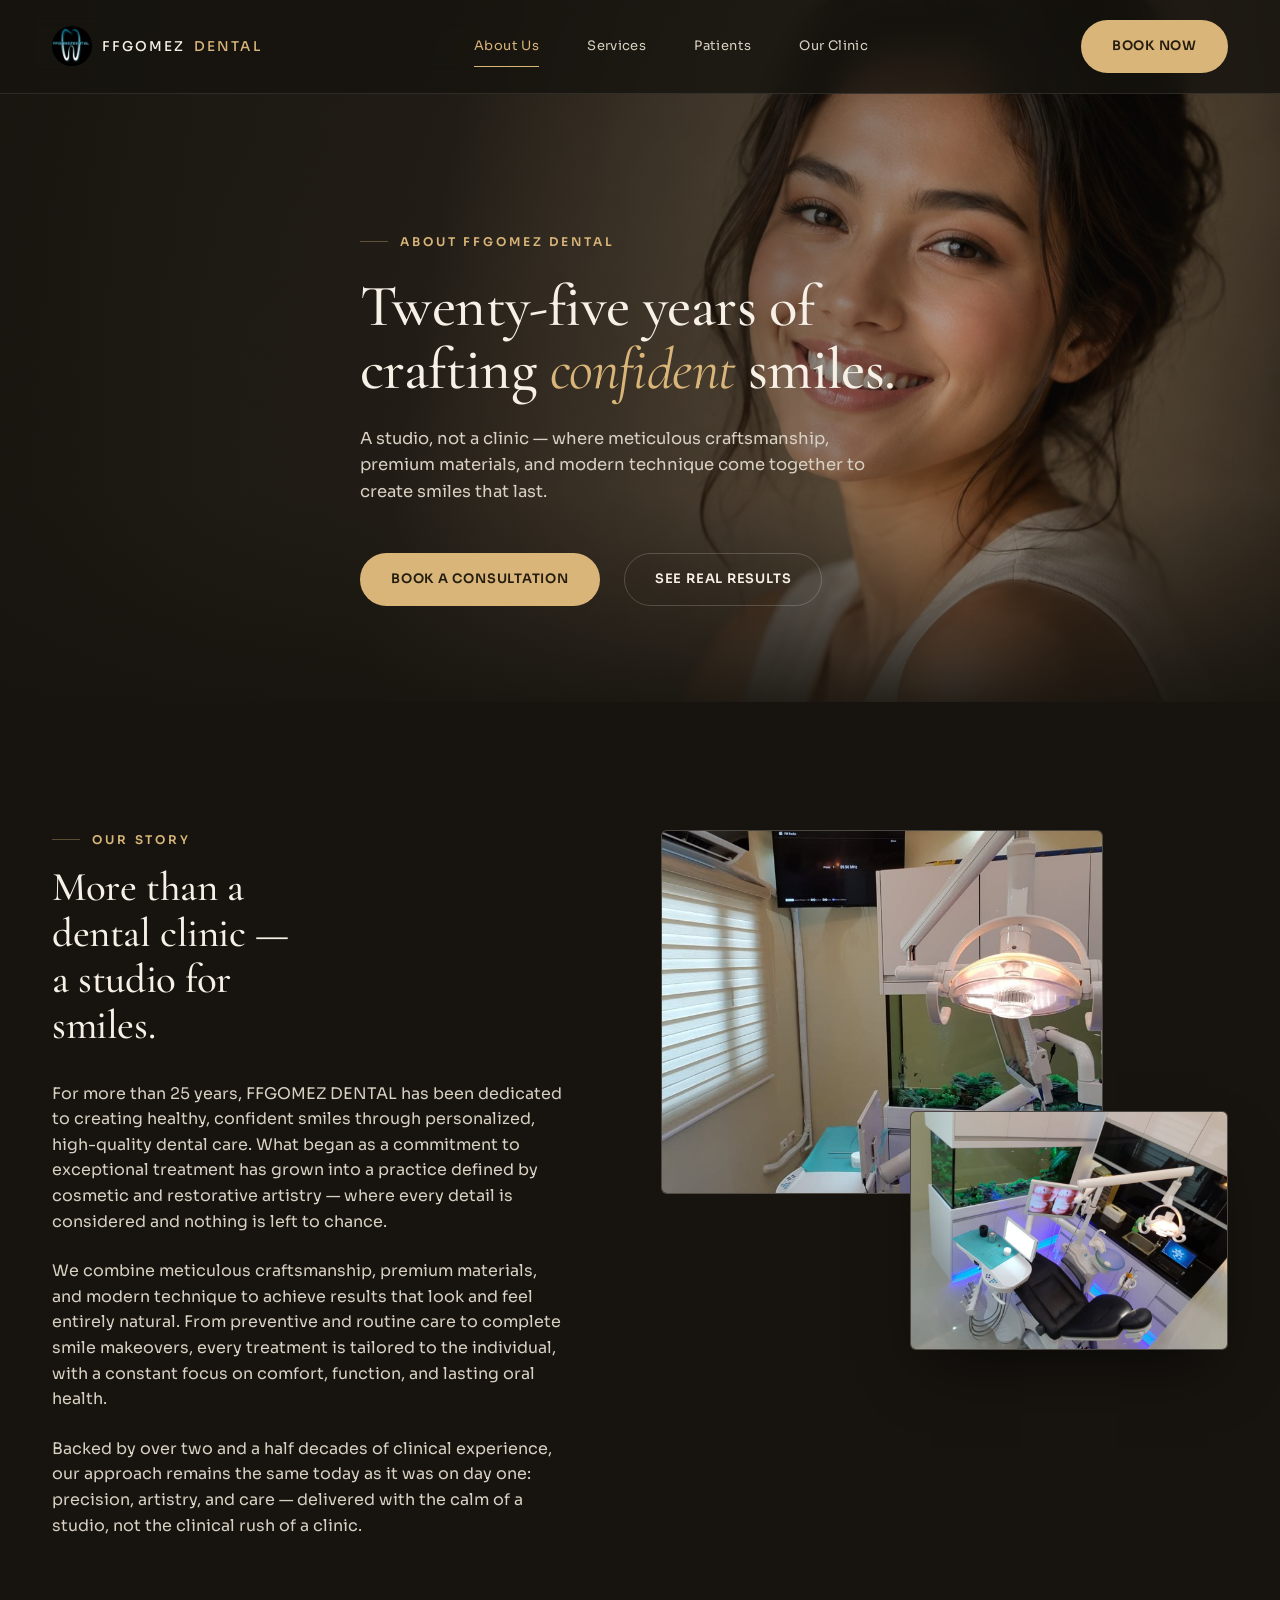
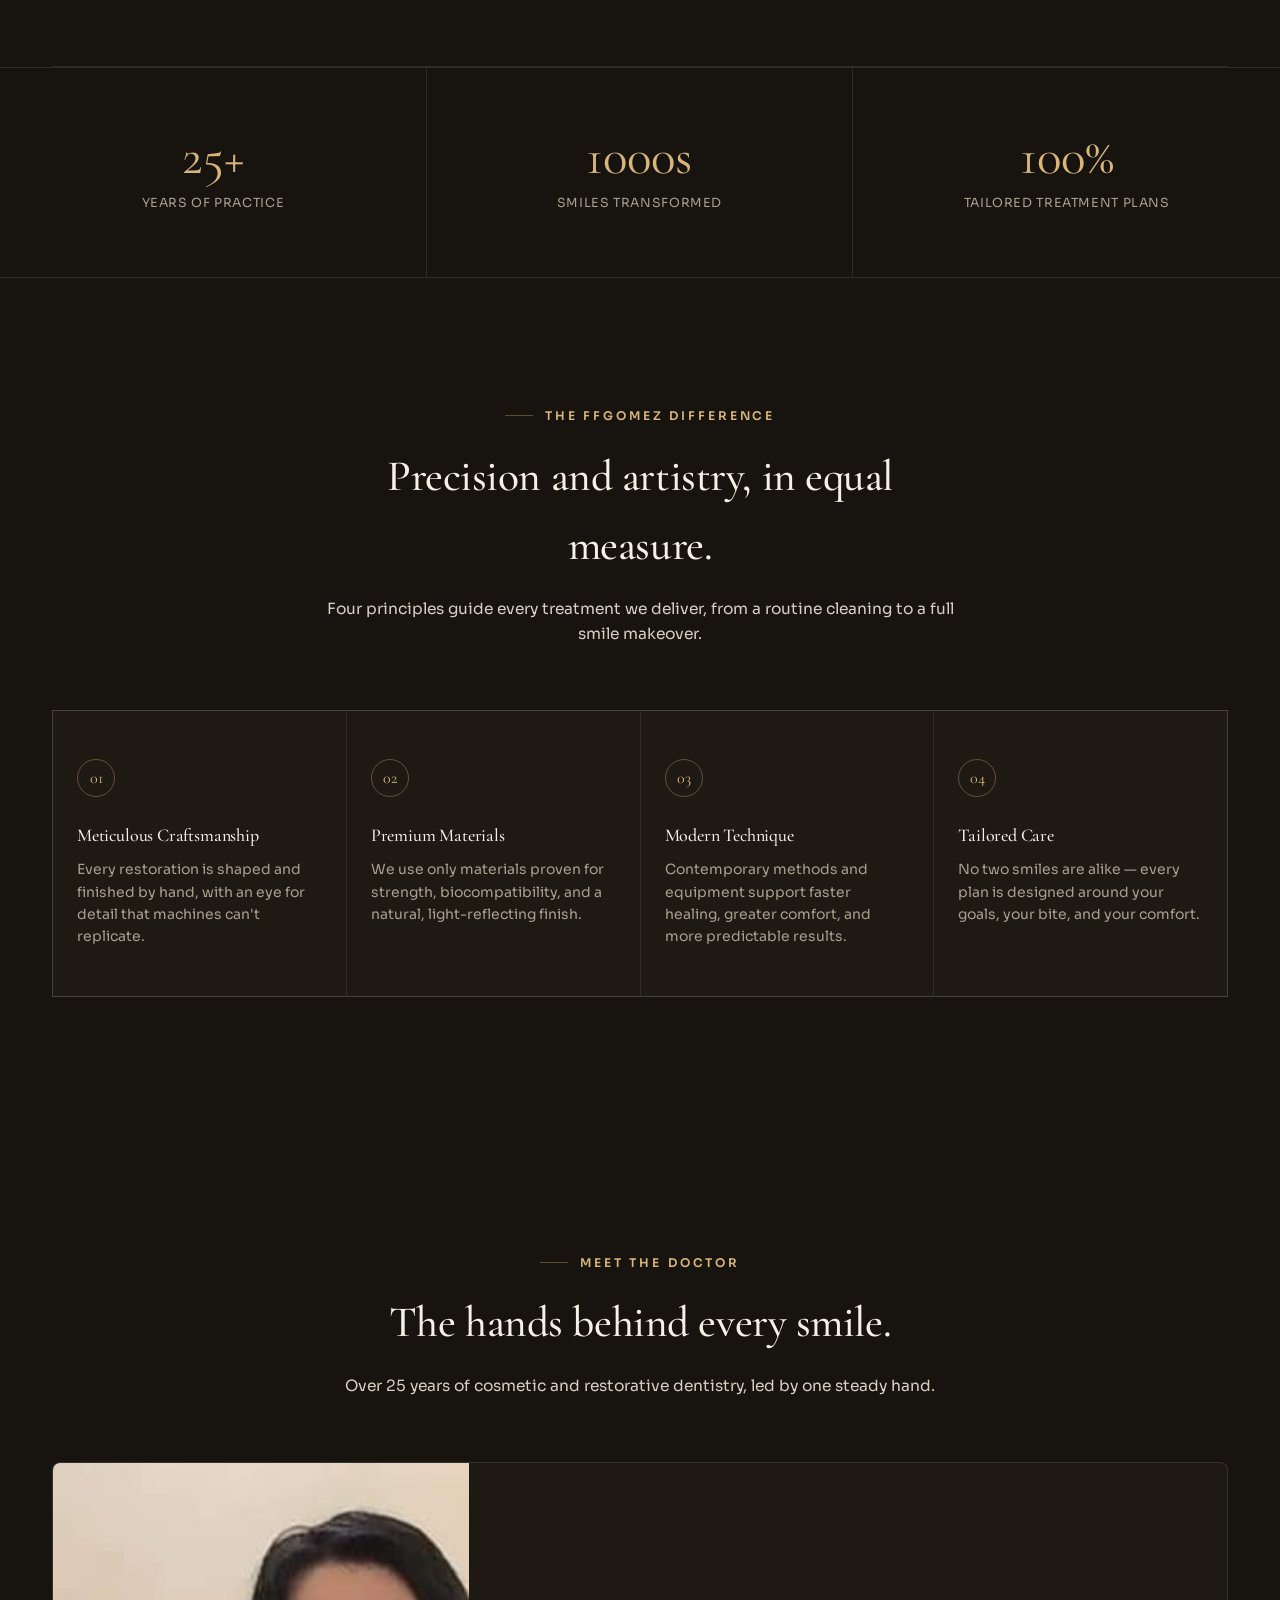
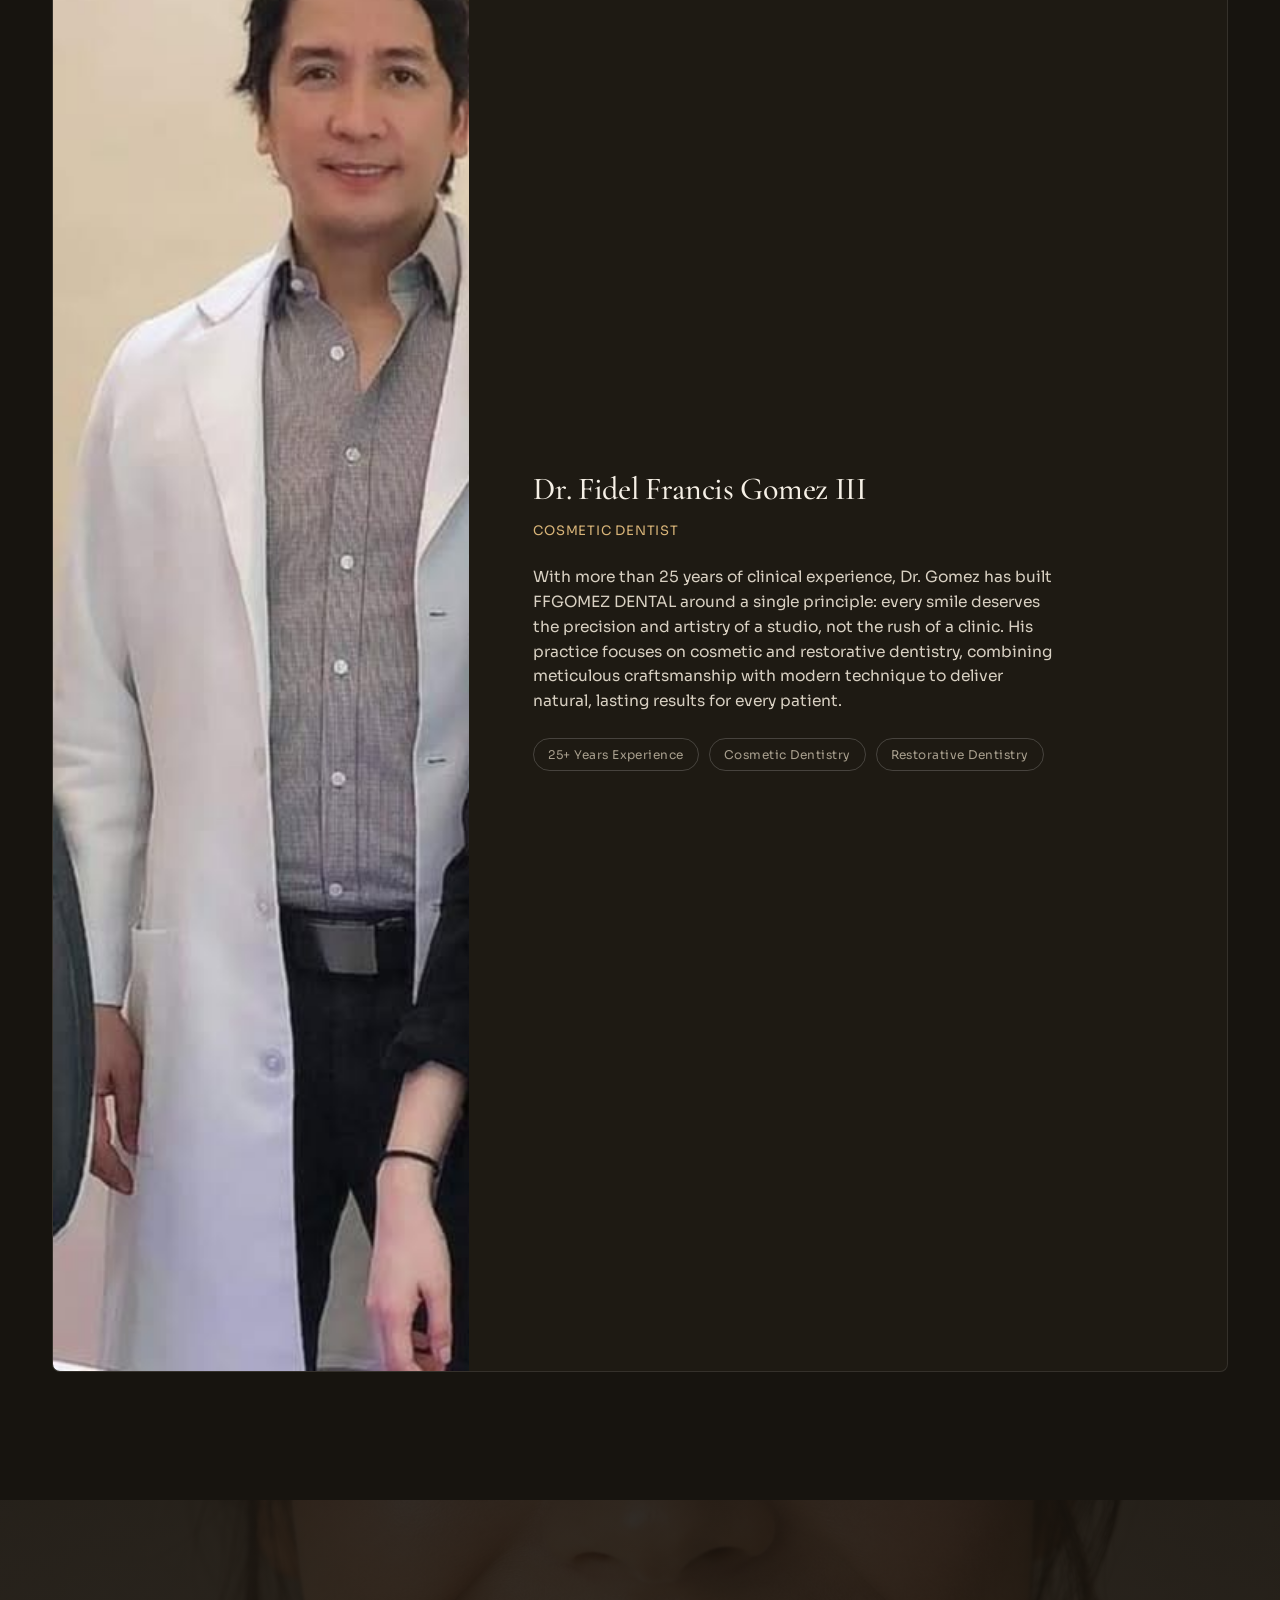
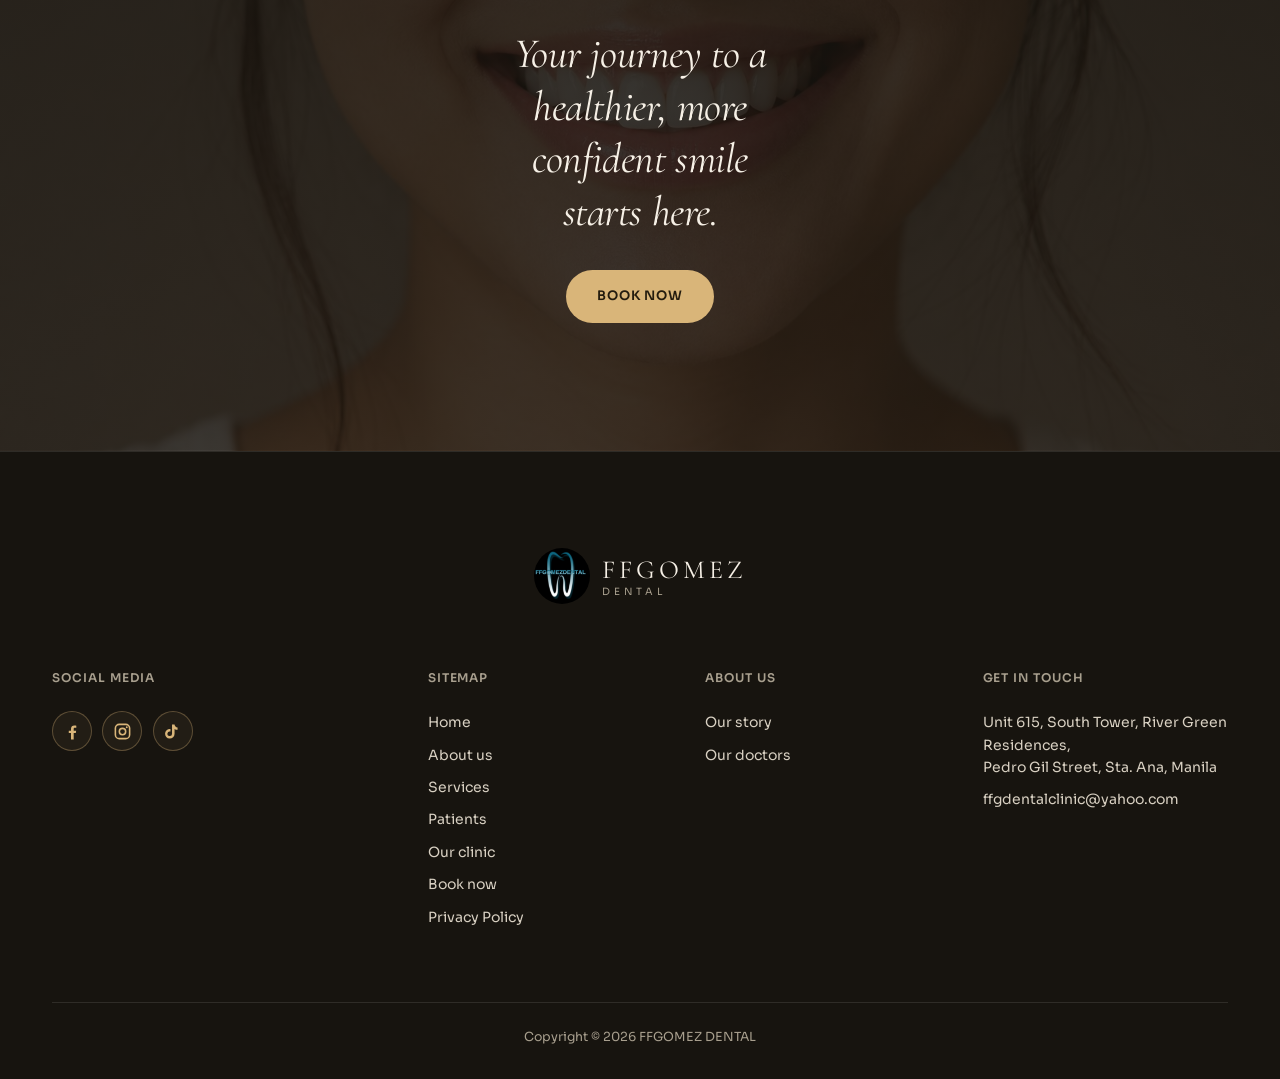
==== commit e0bf5c2f: "Add privacy policy link to about-us.html" ====
--- a/about-us.html
+++ b/about-us.html
@@ -4,11 +4,41 @@
 <head>
 <meta charset="utf-8"/>
 <meta content="width=device-width, initial-scale=1.0" name="viewport"/>
-<title>About Us — FFGOMEZ DENTAL</title>
+<title>About FFGOMEZ Dental Clinic | Manila Dentist</title>
+<meta name="description" content="Learn about FFGOMEZ Dental Clinic, its patient-focused approach, and commitment to personalized cosmetic, restorative, and general dental care in Manila."/>
+<meta name="robots" content="index, follow"/>
+<link rel="canonical" href="https://ffgomezdental.com/about-us"/>
+<meta property="og:type" content="website"/>
+<meta property="og:site_name" content="FFGOMEZ Dental Clinic"/>
+<meta property="og:title" content="About FFGOMEZ Dental Clinic | Manila Dentist"/>
+<meta property="og:description" content="Learn about FFGOMEZ Dental Clinic, its patient-focused approach, and commitment to personalized cosmetic, restorative, and general dental care in Manila."/>
+<meta property="og:url" content="https://ffgomezdental.com/about-us"/>
+<meta property="og:image" content="https://ffgomezdental.com/assets/ffgomez-logo.jpg"/>
+<meta name="twitter:card" content="summary_large_image"/>
+<meta name="twitter:title" content="About FFGOMEZ Dental Clinic | Manila Dentist"/>
+<meta name="twitter:description" content="Learn about FFGOMEZ Dental Clinic, its patient-focused approach, and commitment to personalized cosmetic, restorative, and general dental care in Manila."/>
+<meta name="twitter:image" content="https://ffgomezdental.com/assets/ffgomez-logo.jpg"/>
 <link href="assets/ffgomez-logo.jpg" rel="icon" type="image/x-icon"/>
 <link href="https://fonts.googleapis.com" rel="preconnect"/>
 <link crossorigin="" href="https://fonts.gstatic.com" rel="preconnect"/>
 <link href="https://fonts.googleapis.com/css2?family=Sora:wght@300;400;500;600;700&amp;family=Cormorant+Garamond:ital,wght@1,400;1,500;1,600&amp;display=swap" rel="stylesheet"/>
+<!-- Meta Pixel Code -->
+<script>
+!function(f,b,e,v,n,t,s)
+{if(f.fbq)return;n=f.fbq=function(){n.callMethod?
+n.callMethod.apply(n,arguments):n.queue.push(arguments)};
+if(!f._fbq)f._fbq=n;n.push=n;n.loaded=!0;n.version="2.0";
+n.queue=[];t=b.createElement(e);t.async=!0;
+t.src=v;s=b.getElementsByTagName(e)[0];
+s.parentNode.insertBefore(t,s)}(window, document,"script",
+"https://connect.facebook.net/en_US/fbevents.js");
+fbq("init", "1074060358495158");
+fbq("track", "PageView");
+</script>
+<noscript><img height="1" width="1" style="display:none"
+src="https://www.facebook.com/tr?id=1074060358495158\&ev=PageView\&noscript=1"
+/></noscript>
+<!-- End Meta Pixel Code -->
 <style>
   :root{
     --bg:            #17140f;
@@ -372,7 +402,29 @@
 footer .social-icon-link{width:40px;height:40px}
 @media(max-width:560px){.social-icon-link{width:44px;height:44px}.social-icon-row{gap:.75rem}}
 
-</style></head>
+</style>
+<style id="klivr-mobile-header-final-fix">
+/* Final mobile navigation fix: clean logo + hamburger layout, no header booking CTA. */
+@media (max-width: 900px) {
+  header .nav-cta > .btn-gold,
+  header .nav-right > .pill-gold,
+  header .nav-book {
+    display: none !important;
+  }
+  header nav,
+  header .nav-inner {
+    grid-template-columns: minmax(0, 1fr) auto !important;
+  }
+  header .burger,
+  header .nav-toggle,
+  header .patient-menu-toggle {
+    flex: 0 0 44px;
+    width: 44px;
+    height: 44px;
+  }
+}
+</style>
+</head>
 <body>
 <header id="siteHeader">
 <nav>
@@ -515,7 +567,7 @@
 
 
 
-<div aria-label="Social media links" class="social-icon-row"><a aria-label="Facebook" class="social-icon-link" href="https://facebook.com/ffgomezdental" rel="noreferrer noopener" target="_blank" title="Facebook"><svg aria-hidden="true" viewbox="0 0 24 24"><path d="M13.5 22v-8h2.7l.4-3.1h-3.1V8.9c0-.9.3-1.5 1.6-1.5h1.7V4.6c-.3 0-1.3-.1-2.5-.1-2.5 0-4.2 1.5-4.2 4.3v2.1H7.3V14h2.8v8h3.4Z" fill="currentColor"></path></svg></a><a aria-label="Instagram" class="social-icon-link" href="https://instagram.com/ffgomezdental" rel="noreferrer noopener" target="_blank" title="Instagram"><svg aria-hidden="true" viewbox="0 0 24 24"><rect fill="none" height="18" rx="5" stroke="currentColor" stroke-width="2" width="18" x="3" y="3"></rect><circle cx="12" cy="12" fill="none" r="4" stroke="currentColor" stroke-width="2"></circle><circle cx="17.4" cy="6.7" fill="currentColor" r="1.2"></circle></svg></a><a aria-label="TikTok" class="social-icon-link" href="https://tiktok.com/@ffgomezdental" rel="noreferrer noopener" target="_blank" title="TikTok"><svg aria-hidden="true" viewbox="0 0 24 24"><path d="M14.6 3c.3 2.2 1.6 3.6 3.8 3.8v3.1c-1.5 0-2.8-.5-3.8-1.2v6.1a6 6 0 1 1-5.2-5.9v3.2a2.9 2.9 0 1 0 2 2.7V3h3.2Z" fill="currentColor"></path></svg></a></div></div>
+<div aria-label="Social media links" class="social-icon-row"><a aria-label="Facebook" class="social-icon-link" href="https://www.facebook.com/ffgomezdentalclinic" rel="noreferrer noopener" target="_blank" title="Facebook"><svg aria-hidden="true" viewbox="0 0 24 24"><path d="M13.5 22v-8h2.7l.4-3.1h-3.1V8.9c0-.9.3-1.5 1.6-1.5h1.7V4.6c-.3 0-1.3-.1-2.5-.1-2.5 0-4.2 1.5-4.2 4.3v2.1H7.3V14h2.8v8h3.4Z" fill="currentColor"></path></svg></a><a aria-label="Instagram" class="social-icon-link" href="https://instagram.com/ffgomezdental" rel="noreferrer noopener" target="_blank" title="Instagram"><svg aria-hidden="true" viewbox="0 0 24 24"><rect fill="none" height="18" rx="5" stroke="currentColor" stroke-width="2" width="18" x="3" y="3"></rect><circle cx="12" cy="12" fill="none" r="4" stroke="currentColor" stroke-width="2"></circle><circle cx="17.4" cy="6.7" fill="currentColor" r="1.2"></circle></svg></a><a aria-label="TikTok" class="social-icon-link" href="https://tiktok.com/@ffgomezdental" rel="noreferrer noopener" target="_blank" title="TikTok"><svg aria-hidden="true" viewbox="0 0 24 24"><path d="M14.6 3c.3 2.2 1.6 3.6 3.8 3.8v3.1c-1.5 0-2.8-.5-3.8-1.2v6.1a6 6 0 1 1-5.2-5.9v3.2a2.9 2.9 0 1 0 2 2.7V3h3.2Z" fill="currentColor"></path></svg></a></div></div>
 <div class="foot-col">
 <h4>Sitemap</h4>
 <a href="index.html">Home</a>
@@ -524,6 +576,7 @@
 <a href="patients.html">Patients</a>
 <a href="our-clinic.html">Our clinic</a>
 <a href="index.html#contact">Book now</a>
+<a href="privacy-policy.html">Privacy Policy</a>
 </div>
 <div class="foot-col">
 <h4>About us</h4>
